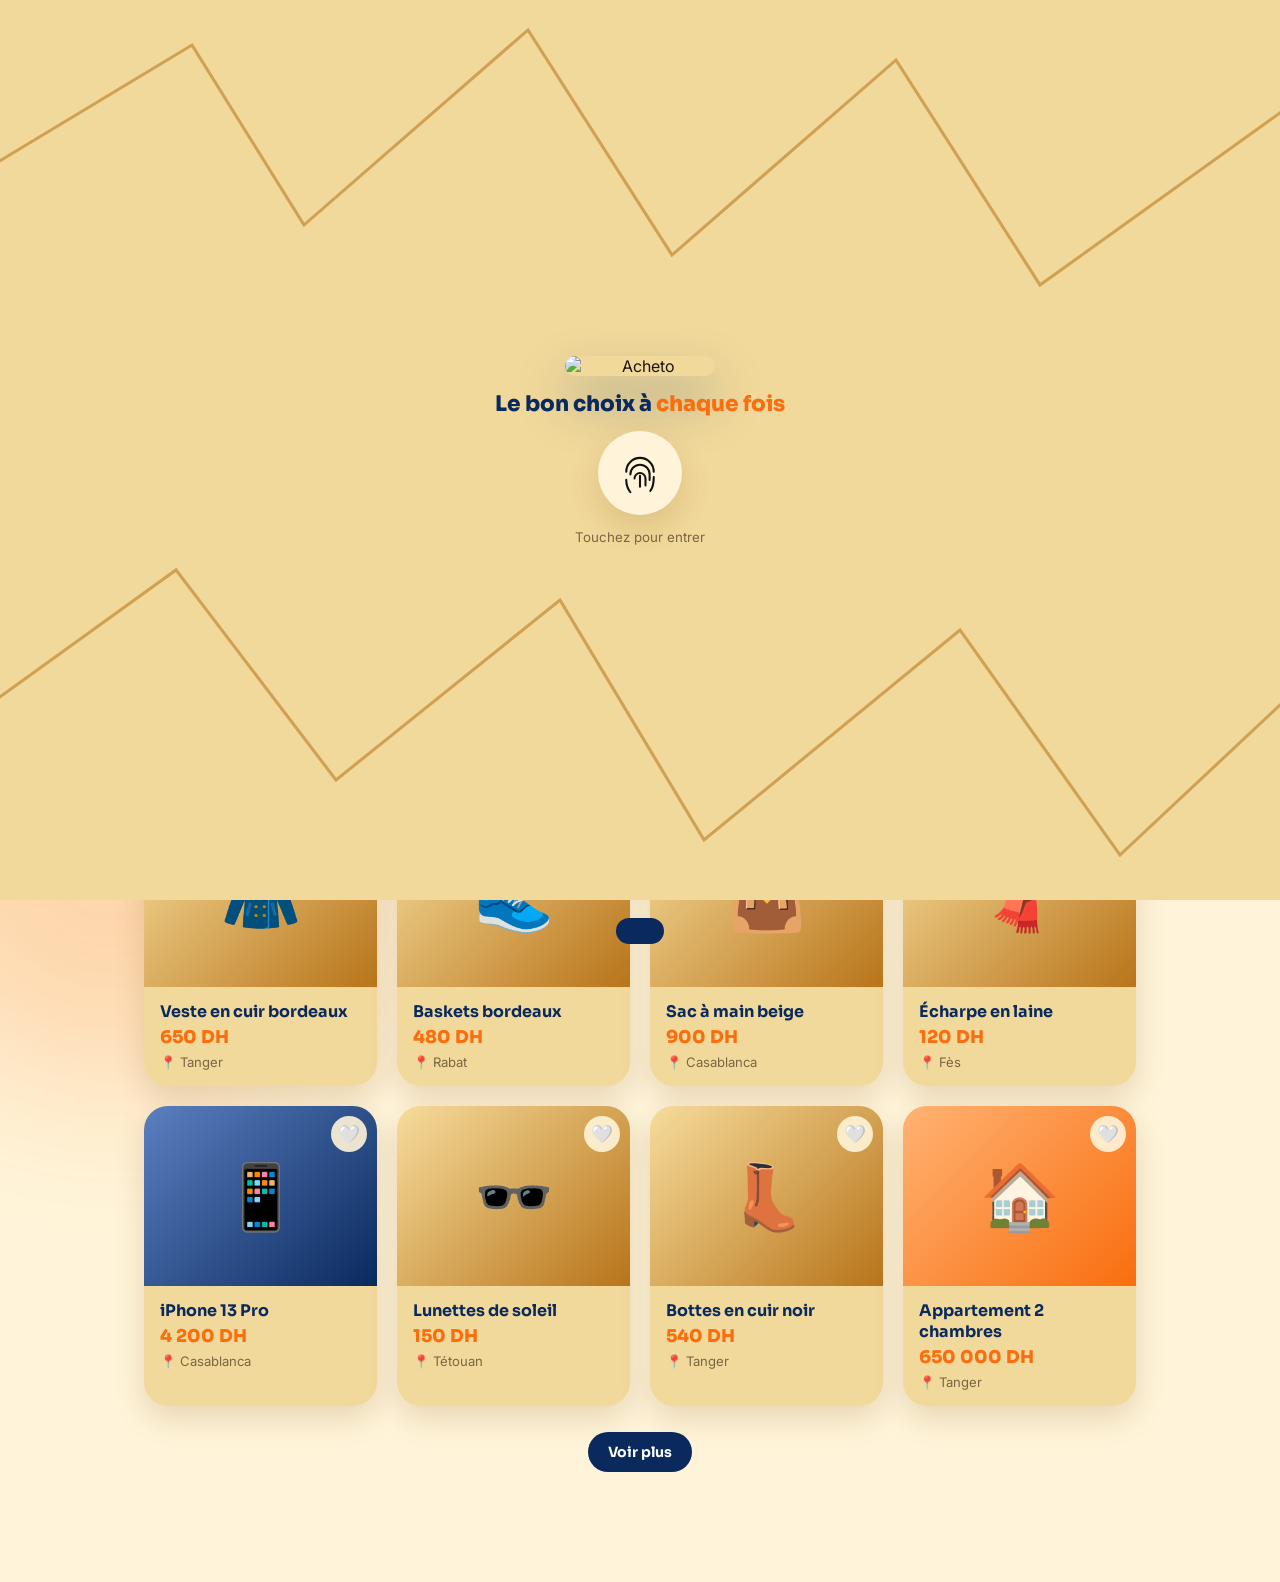
==== public/index.html @ 66649b8e "'hguihg'" ====
<!DOCTYPE html><html lang="fr"><head><meta charset="UTF-8"><meta name="viewport" content="width=device-width,initial-scale=1">
<title>Acheto — Le bon choix à chaque fois</title><link rel="icon" href="logo.png">
<link href="https://fonts.googleapis.com/css2?family=Sora:wght@600;800&family=Inter:wght@400;500;600&display=swap" rel="stylesheet">
<style>
:root{--cream:#FFF4D9;--sand:#F1D99B;--gold:#E4B95A;--brown:#B8741A;--navy:#0A2A5E;--org:#F96E0E;--ink:#1c1409;--mut:#7a6642;--sh:0 12px 30px rgba(120,80,10,.18)}
*{box-sizing:border-box;margin:0;padding:0}html{scroll-behavior:smooth}
body{font-family:Inter,sans-serif;background:var(--cream);color:var(--ink);min-height:100vh;overflow-x:hidden}
body::before,body::after{content:"";position:fixed;width:460px;height:460px;border-radius:50%;filter:blur(80px);z-index:-1;animation:fl 16s ease-in-out infinite}
body::before{background:var(--gold);top:-120px;right:-100px;opacity:.55}body::after{background:var(--org);bottom:-180px;left:-120px;opacity:.22;animation-delay:-7s}
@keyframes fl{50%{transform:translate(50px,-40px) scale(1.15)}}
h1,h2,h3,.brand,.btn{font-family:Sora,sans-serif}
#splash{position:fixed;inset:0;z-index:999;background:var(--sand);display:grid;place-items:center;text-align:center;transition:opacity .7s,transform .8s cubic-bezier(.7,0,.2,1)}
#splash.out{opacity:0;transform:scale(1.08);pointer-events:none}
#splash svg.zz{position:absolute;inset:0;width:100%;height:100%;opacity:.55}.zz path{fill:none;stroke:var(--brown);stroke-width:2;stroke-dasharray:1800;stroke-dashoffset:1800;animation:dr 3.2s ease forwards}@keyframes dr{to{stroke-dashoffset:0}}
#splash .in{position:relative;display:grid;gap:14px;justify-items:center}
.lg{width:150px;border-radius:34px;box-shadow:0 0 0 0 rgba(249,110,14,.5),0 25px 50px rgba(10,42,94,.35);animation:pop 1s cubic-bezier(.2,1.4,.4,1) both,ring 2.4s 1s infinite}
@keyframes pop{from{transform:scale(.2) rotate(-25deg);opacity:0}}@keyframes ring{70%{box-shadow:0 0 0 28px rgba(249,110,14,0),0 25px 50px rgba(10,42,94,.35)}}
.tag{font:800 1.35rem Sora;color:var(--navy);animation:up .8s .6s both}.tag i{color:var(--org);font-style:normal}@keyframes up{from{opacity:0;transform:translateY(20px)}}
#fp{width:84px;height:84px;border-radius:50%;border:0;background:var(--cream);cursor:pointer;display:grid;place-items:center;animation:up .8s 1.2s both,bt 1.6s 2s infinite;box-shadow:var(--sh)}#fp svg{width:44px}@keyframes bt{50%{transform:scale(1.12)}}
#splash small{color:var(--mut);animation:up .8s 1.5s both}
.top{position:sticky;top:12px;z-index:50;margin:12px auto 0;width:min(1120px,94%);display:flex;align-items:center;gap:14px;padding:9px 12px 9px 16px;border-radius:999px;background:rgba(255,244,217,.82);backdrop-filter:blur(14px);border:1px solid rgba(184,116,26,.3);box-shadow:var(--sh)}
.brand{display:flex;align-items:center;gap:9px;font-weight:800;font-size:1.25rem;color:var(--navy);cursor:pointer}.brand img{width:34px;border-radius:10px}.brand i{color:var(--org);font-style:normal}
#nav{display:flex;gap:4px;margin-left:auto}#nav button{border:0;background:none;font:600 .9rem Inter;color:var(--mut);padding:9px 15px;border-radius:999px;cursor:pointer;transition:.25s}#nav button:hover{color:var(--navy)}#nav .on{background:var(--navy);color:#fff}
.btn{border:0;cursor:pointer;font-weight:700;font-size:.88rem;padding:11px 20px;border-radius:999px;color:#fff;background:var(--brown);text-decoration:none;position:relative;overflow:hidden;transition:transform .25s,box-shadow .25s;display:inline-block}
.btn:hover{transform:translateY(-3px);box-shadow:0 10px 22px rgba(184,116,26,.45)}.pri{background:linear-gradient(135deg,var(--org),#d85a08)}.dk{background:var(--navy)}.gh{background:var(--sand);color:var(--navy)}
.rip{position:absolute;border-radius:50%;background:rgba(255,255,255,.5);transform:scale(0);animation:rp .6s ease-out;pointer-events:none}@keyframes rp{to{transform:scale(4);opacity:0}}
main{max-width:1120px;margin:auto;padding:26px 5% 110px}.view{display:none}.view.on{display:block;animation:vin .6s cubic-bezier(.16,.84,.44,1)}@keyframes vin{from{opacity:0;transform:translateY(26px)}}
h2{font-size:clamp(1.5rem,3vw,2.1rem);color:var(--navy);margin:8px 0 18px}
.hero{display:grid;grid-template-columns:1.1fr .9fr;gap:30px;align-items:center;background:var(--sand);border-radius:34px;padding:44px;position:relative;overflow:hidden;box-shadow:var(--sh)}
.hero svg.zz{position:absolute;inset:0;width:100%;height:100%;opacity:.4}.hero>*{position:relative}.hero h1{font-size:clamp(2rem,4.4vw,3.3rem);color:var(--navy);line-height:1.1;margin-bottom:12px}.hero h1 i{color:var(--org);font-style:normal}
.hero p{color:#5b4520;line-height:1.6;margin-bottom:22px;max-width:440px}.hero .bs{display:flex;gap:12px;flex-wrap:wrap}
.float{height:300px;position:relative}.float .fc{position:absolute;background:var(--cream);border-radius:22px;padding:16px 18px;box-shadow:var(--sh);display:grid;gap:3px;width:180px;animation:fy 6s ease-in-out infinite}.fc em{font-size:2.3rem;font-style:normal}.fc b{font-size:.9rem}.fc span{color:var(--org);font-weight:800}
.f1{top:0;left:6%;rotate:-6deg}.f2{top:100px;right:0;rotate:5deg;animation-delay:-2s}.f3{bottom:0;left:18%;rotate:-2deg;animation-delay:-4s}@keyframes fy{50%{transform:translateY(-16px)}}
.sb{display:flex;gap:8px;background:#fff;padding:7px;border-radius:999px;box-shadow:var(--sh);margin:22px 0}.sb input,.sb select{border:0;outline:0;font:inherit;background:none;padding:10px 14px;min-width:0}.sb input{flex:1}.sb select{border-left:1px solid #eadcb8}
.cats{display:flex;gap:14px;flex-wrap:wrap;margin-bottom:10px}.cat{display:grid;justify-items:center;gap:7px;font-weight:600;font-size:.85rem;color:var(--navy);cursor:pointer;transition:.3s}.cat span{width:68px;height:68px;border-radius:50%;background:#fff;display:grid;place-items:center;font-size:1.9rem;box-shadow:var(--sh);transition:.3s}.cat:hover span{transform:translateY(-6px) rotate(-6deg);background:var(--gold)}
.chips{display:flex;gap:10px;flex-wrap:wrap;margin-bottom:20px}.chip{border:1.5px solid var(--gold);background:var(--cream);color:var(--navy);font:600 .9rem Inter;padding:10px 20px;border-radius:999px;cursor:pointer;transition:.25s}.chip.on{background:#000;color:#fff;border-color:#000}
.grid{display:grid;grid-template-columns:repeat(auto-fill,minmax(220px,1fr));gap:20px}
.card{background:var(--sand);border-radius:24px;overflow:hidden;box-shadow:var(--sh);cursor:pointer;transition:box-shadow .3s,transform .15s}.card:hover{box-shadow:0 24px 44px rgba(120,80,10,.3)}
.th{height:180px;display:grid;place-items:center;font-size:4rem;position:relative;overflow:hidden;background-size:cover;background-position:center}.th::after{content:"";position:absolute;inset:0;background:linear-gradient(115deg,transparent 40%,rgba(255,255,255,.4) 50%,transparent 60%);transform:translateX(-100%);transition:.7s}.card:hover .th::after{transform:translateX(100%)}
.hb{position:absolute;top:10px;right:10px;width:36px;height:36px;border-radius:50%;border:0;background:rgba(255,244,217,.9);cursor:pointer;font-size:1.1rem;z-index:2;transition:.3s}.hb:hover{transform:scale(1.2)}
.cb{padding:14px 16px 16px}.cb h3{font-size:1rem;margin-bottom:4px;color:var(--navy)}.pr{font:800 1.1rem Sora;color:var(--org)}.lc{color:var(--mut);font-size:.82rem;margin-top:6px}
.sk{height:270px;border-radius:24px;background:linear-gradient(90deg,var(--sand) 25%,#f8e9c0 50%,var(--sand) 75%);background-size:200% 100%;animation:sk 1.2s infinite}@keyframes sk{to{background-position:-200% 0}}
.rows{display:grid;gap:14px}.row{display:grid;grid-template-columns:120px 1fr auto;gap:16px;align-items:center;background:var(--cream);border:1.5px solid var(--gold);border-radius:22px;padding:12px;cursor:pointer;transition:.3s}.row:hover{transform:translateX(8px);background:var(--sand)}.row .th{height:90px;border-radius:16px;font-size:2.6rem}
.empty{text-align:center;padding:50px;color:var(--mut)}.more{text-align:center;margin-top:26px}
.det{display:grid;grid-template-columns:1fr 1fr;gap:34px}.det .big{height:420px;border-radius:34px;display:grid;place-items:center;font-size:9rem;box-shadow:var(--sh);animation:pop .8s both;background-size:cover;background-position:center}
.det h1{font-size:2rem;color:var(--navy);margin:8px 0}.det .pr{font-size:1.8rem}.det p.d{line-height:1.7;color:#5b4520;margin:16px 0}
.sel{display:flex;align-items:center;gap:12px;background:var(--sand);border-radius:20px;padding:14px;margin:16px 0}.av{width:48px;height:48px;border-radius:50%;display:grid;place-items:center;font:800 1.1rem Sora;color:#fff;background:var(--navy);flex-shrink:0}
.back{border:0;background:var(--sand);width:42px;height:42px;border-radius:50%;font-size:1.3rem;cursor:pointer;margin-bottom:10px}.acts{display:flex;gap:10px;flex-wrap:wrap}
.form{display:grid;gap:14px;max-width:560px;background:var(--sand);padding:28px;border-radius:30px;box-shadow:var(--sh)}.form label{display:grid;gap:6px;font-size:.85rem;font-weight:600;color:var(--navy)}
.form input,.form select,.form textarea{font:inherit;font-weight:400;padding:12px 14px;border:1.5px solid var(--gold);background:var(--cream);border-radius:14px;outline:0;transition:.2s}.form :is(input,select,textarea):focus{border-color:var(--org);box-shadow:0 0 0 4px rgba(249,110,14,.18)}.r2{display:grid;grid-template-columns:1fr 1fr;gap:12px}
.msg{display:grid;grid-template-columns:320px 1fr;gap:20px;height:560px}.cl,.cv{background:var(--sand);border-radius:28px;box-shadow:var(--sh);overflow:hidden;display:flex;flex-direction:column}
.ci{display:flex;gap:12px;align-items:center;padding:14px 18px;cursor:pointer;transition:.25s}.ci:hover,.ci.on{background:var(--gold)}.ci b{display:block;font-size:.95rem}.ci small{color:var(--mut)}
.ch{background:var(--brown);color:#fff;padding:14px 20px;display:flex;align-items:center;gap:12px;font:700 1rem Sora}.bd{flex:1;overflow:auto;padding:18px;display:flex;flex-direction:column;gap:10px}
.bb{max-width:75%;padding:11px 16px;border-radius:20px;font-size:.92rem;animation:bp .4s cubic-bezier(.2,1.4,.4,1) both}@keyframes bp{from{opacity:0;transform:scale(.6)}}.bb.me{align-self:flex-end;background:#111;color:#fff;border-bottom-right-radius:6px}.bb.th2{align-self:flex-start;background:var(--cream);border-bottom-left-radius:6px}
.ty span{display:inline-block;width:7px;height:7px;margin:0 2px;border-radius:50%;background:var(--mut);animation:dt 1s infinite}.ty span:nth-child(2){animation-delay:.15s}.ty span:nth-child(3){animation-delay:.3s}@keyframes dt{50%{transform:translateY(-6px)}}
.cf{display:flex;gap:8px;padding:12px;background:var(--cream)}.cf input{flex:1;border:1.5px solid var(--gold);border-radius:999px;padding:11px 16px;font:inherit;outline:0;background:#fff}
.pg{display:grid;grid-template-columns:repeat(auto-fill,minmax(170px,1fr));gap:18px}.pc{background:var(--sand);border-radius:26px;padding:24px 14px;text-align:center;box-shadow:var(--sh);transition:.3s}.pc:hover{transform:translateY(-8px) rotate(-1deg)}.pc .av{width:76px;height:76px;font-size:1.8rem;margin:0 auto 12px}.pc small{display:block;color:var(--mut);margin:4px 0 12px}
.tab{display:none;position:fixed;bottom:12px;left:50%;transform:translateX(-50%);width:min(440px,94%);background:var(--sand);border-radius:999px;padding:8px;box-shadow:0 14px 34px rgba(0,0,0,.25);z-index:60;justify-content:space-around;border:1px solid var(--gold)}.tab button{border:0;background:none;font-size:1.35rem;padding:10px 16px;border-radius:999px;cursor:pointer;transition:.3s}.tab .on{background:var(--navy);transform:translateY(-6px) scale(1.1)}
#toast{position:fixed;bottom:96px;left:50%;transform:translate(-50%,140px);background:var(--navy);color:#fff;padding:13px 24px;border-radius:999px;z-index:200;transition:.5s cubic-bezier(.16,.84,.44,1)}#toast.show{transform:translate(-50%,0)}
.rv{opacity:0;transform:translateY(26px);transition:opacity .6s,transform .6s}.rv.in{opacity:1;transform:none}#bar{position:fixed;top:0;left:0;height:3px;width:0;background:linear-gradient(90deg,var(--org),var(--gold));z-index:998}
.steps{display:flex;gap:10px;margin-bottom:18px;flex-wrap:wrap}.steps span{padding:8px 16px;border-radius:999px;background:var(--sand);color:var(--mut);font:600 .85rem Sora}.steps .on{background:var(--navy);color:#fff}
.ver{display:grid;grid-template-columns:1fr 1fr;gap:26px;align-items:start}.vp{background:var(--sand);border-radius:30px;padding:24px;box-shadow:var(--sh)}.vp .th{border-radius:22px;height:240px;font-size:5rem}
.ck{list-style:none;display:grid;gap:10px;margin:6px 0 18px}.ck li{display:flex;gap:10px;align-items:flex-start;background:var(--cream);border-radius:16px;padding:12px 14px;font-size:.9rem}.ck .ko{border:1.5px solid #d33}.ck .wn{border:1.5px solid var(--gold)}.ck .ok{border:1.5px solid #3a9d5d}
.btn[disabled]{opacity:.5;pointer-events:none}
#au{position:fixed;inset:0;z-index:300;background:#0A2A5E;display:none;place-items:center;padding:20px;overflow:auto}#au.on{display:grid;animation:vin .4s both}
.ac{width:min(430px,100%);background:#fff;border-radius:30px;padding:34px;box-shadow:0 30px 70px rgba(0,0,0,.4)}.ac .lgo{text-align:center;font:800 1.9rem Sora;color:var(--navy)}.ac .lgo i{color:var(--org);font-style:normal}.ac .sub{text-align:center;color:#6b7a99;font-size:.92rem;margin:4px 0 22px}
.at{display:grid;grid-template-columns:1fr 1fr;background:#eef2fb;border-radius:999px;padding:5px;margin-bottom:20px}.at button{border:0;background:none;font:700 .95rem Sora;color:#6b7a99;padding:12px;border-radius:999px;cursor:pointer;transition:.25s}.at .on{background:var(--navy);color:#fff}
.ac form{display:grid;gap:12px}.ac label{display:grid;gap:6px;font-size:.85rem;font-weight:700;color:var(--navy)}.ac input{font:inherit;font-weight:400;padding:14px;border:1.5px solid #d3dcf0;background:#e8eefc;border-radius:14px;outline:0;transition:.2s}.ac input:focus{border-color:var(--org);box-shadow:0 0 0 4px rgba(249,110,14,.18)}
.ac .go2{border:0;cursor:pointer;font:700 1rem Sora;color:#fff;padding:15px;border-radius:999px;background:linear-gradient(135deg,var(--org),#d85a08);box-shadow:0 10px 24px rgba(249,110,14,.4);margin-top:4px;transition:.25s}.ac .go2:hover{transform:translateY(-2px)}.ac .go2[disabled]{opacity:.6;pointer-events:none}
.ac .er{color:#d33;font-size:.85rem;text-align:center;min-height:1em}.ac .bk{display:block;margin:14px auto 0;border:0;background:none;color:#6b7a99;font:inherit;cursor:pointer}.ac .nm{display:none}.ac.reg .nm{display:grid}
@media(max-width:860px){.ver{grid-template-columns:1fr}}
@media(max-width:860px){#nav,.top .dk{display:none}.top .btn.gh{margin-left:auto}.tab{display:flex}.hero,.det{grid-template-columns:1fr}.float{height:230px}.hero{padding:28px}.msg{grid-template-columns:1fr;height:70vh}.msg.cv-on .cl{display:none}.msg:not(.cv-on) .cv{display:none}.row{grid-template-columns:90px 1fr}.row .go{display:none}.r2{grid-template-columns:1fr}.det .big{height:260px;font-size:6rem}}
@media(prefers-reduced-motion:reduce){*,::before,::after{animation:none!important;transition:none!important}.rv{opacity:1;transform:none}}
</style></head><body>
<div id="bar"></div>
<div id="splash"><svg class="zz" viewBox="0 0 800 600" preserveAspectRatio="none"><path d="M-20 120L120 30 190 150 330 20 420 170 560 40 650 190 820 60M-20 480L110 380 210 520 350 400 440 560 600 420 700 570 820 450"/></svg>
<div class="in"><img class="lg" src="logo.png" alt="Acheto"><p class="tag">Le bon choix à <i>chaque fois</i></p>
<button id="fp" aria-label="Entrer"><svg viewBox="0 0 64 64" fill="none" stroke="#111" stroke-width="3" stroke-linecap="round"><path d="M12 30a20 20 0 0140 0"/><path d="M18 34a14 14 0 0128 0v8"/><path d="M24 40a8 8 0 0116 0v10"/><path d="M32 36v16"/><path d="M12 42c0 8 3 14 6 18M52 38c0 10-2 16-5 20"/></svg></button><small>Touchez pour entrer</small></div></div>
<header class="top"><div class="brand" data-go="home"><img src="logo.png" alt="">Ache<i>to</i></div>
<nav id="nav"><button data-go="home">Accueil</button><button data-go="new">Nouveautés</button><button data-go="search">Recherche</button><button data-go="msg">Messages</button><button data-go="prof">Profils</button></nav>
<a class="btn gh" id="auth" href="#" onclick="return openAuth('login',event)">Connexion</a><button class="btn pri" data-go="dep">+ Déposer</button></header>
<main>
<section class="view" id="v-home"><div class="hero"><svg class="zz" viewBox="0 0 800 400" preserveAspectRatio="none"><path d="M-20 90L100 20 170 120 300 10 390 140 520 30 620 150 820 40"/></svg>
<div><h1>Bienvenue sur <i>Acheto</i></h1><p>Achetez et vendez près de chez vous. Publiez en deux minutes, discutez avec le vendeur et trouvez le bon choix, à chaque fois.</p><div class="bs"><button class="btn pri" data-go="new">Get started</button><a class="btn dk" href="#" onclick="return openAuth('reg',event)">Sign up</a></div></div>
<div class="float"><div class="fc f1"><em>🧥</em><b>Veste en cuir</b><span>650 DH</span></div><div class="fc f2"><em>📱</em><b>iPhone 13 Pro</b><span>4 200 DH</span></div><div class="fc f3"><em>👟</em><b>Baskets bordeaux</b><span>480 DH</span></div></div></div>
<form class="sb" id="hs"><input id="hq" placeholder="Rechercher une annonce…"><button class="btn pri">Rechercher</button></form>
<h2>Catégories</h2><div class="cats" id="hc"></div><h2>Annonces récentes</h2><div class="grid" id="hg"></div><div class="more"><button class="btn dk" data-go="new">Voir plus</button></div></section>
<section class="view" id="v-new"><h2>New Arrival</h2><div class="chips" id="nc"></div><div class="grid" id="ng"></div></section>
<section class="view" id="v-search"><h2>Résultats de recherche</h2><form class="sb" id="ss"><input id="sq" placeholder="Manteau cuir marron…"><select id="sc"><option value="">Catégorie</option></select><select id="sv"><option value="">Ville</option></select></form><p id="cnt" style="color:var(--mut);margin-bottom:14px"></p><div class="rows" id="sr"></div></section>
<section class="view" id="v-det"></section>
<section class="view" id="v-dep"><h2>Déposer une annonce</h2><div class="steps"><span class="on">1 · Formulaire</span><span>2 · Vérification</span></div><form class="form" id="df"><label>Titre<input name="titre" required minlength="3" placeholder="Ex : Manteau cuir marron"></label>
<div class="r2"><label>Catégorie<select name="categorie"><option value="mode">Mode</option><option value="tech">Tech</option><option value="auto">Auto</option><option value="immo">Immo</option><option value="maison">Maison</option></select></label><label>Prix (DH)<input name="prix" type="number" min="0" required></label></div>
<div class="r2"><label>Ville<input name="ville" required></label><label>Téléphone<input name="tel" required placeholder="06 12 34 56 78"></label></div>
<label>Description<textarea name="description" rows="3"></textarea></label><label>Photo<input name="photo" type="file" accept="image/*"></label><button class="btn pri">Vérifier mon annonce ›</button></form></section>
<section class="view" id="v-ver"></section>
<section class="view" id="v-msg"><h2>Messages</h2><div class="msg" id="mg"><div class="cl" id="cl"></div><div class="cv"><div class="ch"><button class="back" id="mb" style="margin:0;width:34px;height:34px">‹</button><span id="cn">Choisissez une conversation</span></div><div class="bd" id="bd"></div><form class="cf" id="cf"><input id="ci" placeholder="Écrire un message…" autocomplete="off"><button class="btn pri">➤</button></form></div></div></section>
<section class="view" id="v-prof"><h2>Tous les profils</h2><div class="pg" id="pg"></div></section>
</main>
<nav class="tab" id="tab"><button data-go="home">🏠</button><button data-go="new">✨</button><button data-go="search">🔍</button><button data-go="msg">💬</button><button data-go="prof">👤</button></nav>
<div id="au"><div class="ac" id="ac"><div class="lgo"><i>A</i>cheto</div><p class="sub">Le bon choix à chaque fois.</p>
<div class="at"><button type="button" data-t="login" class="on">Connexion</button><button type="button" data-t="reg">Inscription</button></div>
<form id="af"><label class="nm">Nom complet<input name="nom" autocomplete="name"></label><label>Email<input name="email" required autocomplete="username"></label><label>Mot de passe<input name="password" type="password" required autocomplete="current-password"></label><div class="er" id="ae"></div><button class="go2" id="ag">Se connecter</button></form>
<button type="button" class="bk" id="abk">← Retour au site</button></div></div>
<div id="toast"></div>
<script>
const $=(s,e=document)=>e.querySelector(s),$$=(s,e=document)=>[...e.querySelectorAll(s)];
const API='api/annonces.php',AUTH='api/auth.php',E={auto:'🚗',immo:'🏠',tech:'📱',mode:'👗',maison:'🛋️'},CN={auto:'Auto',immo:'Immo',tech:'Tech',mode:'Mode',maison:'Maison'};
const G={auto:'#7aa2e8,#0A2A5E',immo:'#ffb273,#F96E0E',tech:'#5b7fc0,#0A2A5E',mode:'#f6dc9b,#b8741a',maison:'#e4b95a,#8a5a14'};
const DEMO=[['🧥','Veste en cuir bordeaux','mode',650,'Tanger','Yasmina'],['👟','Baskets bordeaux','mode',480,'Rabat','Sara'],['👜','Sac à main beige','mode',900,'Casablanca','Nadia'],['🧣','Écharpe en laine','mode',120,'Fès','Yasmina'],['📱','iPhone 13 Pro','tech',4200,'Casablanca','Karim'],['🕶️','Lunettes de soleil','mode',150,'Tétouan','Sara'],['👢','Bottes en cuir noir','mode',540,'Tanger','Nadia'],['🏠','Appartement 2 chambres','immo',650000,'Tanger','Omar'],['🚲','Vélo VTT 26"','auto',1200,'Marrakech','Karim'],['🛋️','Canapé 3 places','maison',1800,'Rabat','Omar']].map((d,i)=>({id:'d'+i,emoji:d[0],titre:d[1],categorie:d[2],prix:d[3],ville:d[4],membre:d[5],tel:'0612345678',description:'Très bon état, disponible. Contactez-moi pour plus de photos ou pour fixer un rendez-vous.',photo:null}));
let data=[],cur='home',ncat='',me=null,seller=null,favs=[],chats={};
try{favs=JSON.parse(localStorage.favs||'[]');chats=JSON.parse(localStorage.chats||'{}')}catch{}
const sv=()=>{try{localStorage.favs=JSON.stringify(favs);localStorage.chats=JSON.stringify(chats)}catch{}};
const esc=s=>String(s??'').replace(/[&<>"']/g,c=>({'&':'&amp;','<':'&lt;','>':'&gt;','"':'&quot;',"'":'&#39;'}[c]));
const dh=n=>Number(n).toLocaleString('fr-FR').replace(/\u202f/g,' ')+' DH';
const bg=a=>a.photo?`background-image:url('${esc(a.photo)}')`:`background:linear-gradient(135deg,${G[a.categorie]})`;
const em=a=>a.photo?'':(a.emoji||E[a.categorie]);
function toast(m){const t=$('#toast');t.textContent=m;t.classList.add('show');setTimeout(()=>t.classList.remove('show'),3000)}
const card=(a,i)=>`<article class="card rv" style="transition-delay:${i*50}ms" data-id="${a.id}"><div class="th" style="${bg(a)}">${em(a)}<button class="hb" data-fav="${a.id}">${favs.includes(a.id)?'❤️':'🤍'}</button></div><div class="cb"><h3>${esc(a.titre)}</h3><div class="pr">${dh(a.prix)}</div><div class="lc">📍 ${esc(a.ville)}</div></div></article>`;
const row=(a,i)=>`<article class="row rv" style="transition-delay:${i*50}ms" data-id="${a.id}"><div class="th" style="${bg(a)}">${em(a)}</div><div><h3 style="color:var(--navy)">${esc(a.titre)}</h3><div class="pr">${dh(a.prix)}</div><div class="lc">📍 ${esc(a.ville)} · ${CN[a.categorie]}</div></div><span class="go" style="font-weight:700;color:var(--brown)">Voir détail ›</span></article>`;
async function load(){
  $('#hg').innerHTML='<div class="sk"></div>'.repeat(4);
  try{const r=await fetch(API);if(!r.ok)throw 0;const j=await r.json();data=j.length?[...j,...DEMO]:DEMO}catch{data=DEMO}
  const vs=[...new Set(data.map(a=>a.ville))].sort();$('#sv').innerHTML='<option value="">Ville</option>'+vs.map(v=>`<option>${esc(v)}</option>`).join('');
  $('#sc').innerHTML='<option value="">Catégorie</option>'+Object.entries(CN).map(([k,v])=>`<option value="${k}">${v}</option>`).join('');
  drawHome();drawNew();drawSearch();drawProf();drawList();
}
function reveal(el){$$('.rv',el).forEach(e=>io.observe(e));$$('.card',el).forEach(c=>{c.onmousemove=e=>{const r=c.getBoundingClientRect(),x=(e.clientX-r.left)/r.width-.5,y=(e.clientY-r.top)/r.height-.5;c.style.transform=`perspective(700px) rotateX(${-y*8}deg) rotateY(${x*8}deg) translateY(-6px)`};c.onmouseleave=()=>c.style.transform=''})}
function drawHome(){$('#hc').innerHTML=Object.entries(CN).map(([k,v])=>`<div class="cat" data-cat="${k}"><span>${E[k]}</span>${v}</div>`).join('');$('#hg').innerHTML=data.slice(0,8).map(card).join('');reveal($('#hg'))}
function drawNew(){$('#nc').innerHTML=`<button class="chip ${!ncat?'on':''}" data-nc="">Tout</button>`+Object.entries(CN).map(([k,v])=>`<button class="chip ${ncat===k?'on':''}" data-nc="${k}">${v}</button>`).join('');const l=data.filter(a=>!ncat||a.categorie===ncat);$('#ng').innerHTML=l.map(card).join('')||'<p class="empty">Rien ici.</p>';reveal($('#ng'))}
function drawSearch(){const q=$('#sq').value.toLowerCase(),c=$('#sc').value,v=$('#sv').value,l=data.filter(a=>(!c||a.categorie===c)&&(!v||a.ville===v)&&(!q||(a.titre+a.description).toLowerCase().includes(q)));$('#cnt').textContent=`Résultats (${l.length})`;$('#sr').innerHTML=l.map(row).join('')||'<p class="empty">Aucune annonce trouvée.</p>';reveal($('#sr'))}
function detail(id){const a=data.find(x=>x.id===id);if(!a)return;seller=a.membre;
  $('#v-det').innerHTML=`<button class="back" data-go="${cur==='det'?'home':cur}">‹</button><div class="det"><div class="big" style="${bg(a)}">${em(a)}</div><div><span class="chip on" style="cursor:default">${CN[a.categorie]}</span><h1>${esc(a.titre)}</h1><div class="pr">${dh(a.prix)}</div><div class="lc">📍 ${esc(a.ville)}</div><p class="d">${esc(a.description||'Pas de description.')}</p><div class="sel"><div class="av">${esc((a.membre||'V')[0])}</div><div><b>${esc(a.membre||'Vendeur')}</b><br><small style="color:var(--mut)">Profil du vendeur</small></div></div><div class="acts"><a class="btn pri" href="tel:${esc(a.tel)}">📞 Appeler le vendeur</a><button class="btn dk" data-chat="${esc(a.membre||'Vendeur')}">💬 Envoyer un message</button><button class="btn gh" data-fav="${a.id}">${favs.includes(a.id)?'❤️ Favori':'🤍 Favori'}</button></div></div></div>`;go('det')}
const sellers=()=>[...new Set(data.map(a=>a.membre).filter(Boolean))];
function drawProf(){const cols=['#0A2A5E','#F96E0E','#B8741A','#2a5cc4','#8a5a14'];$('#pg').innerHTML=sellers().map((s,i)=>`<div class="pc rv"><div class="av" style="background:${cols[i%5]}">${esc(s[0])}</div><b>${esc(s)}</b><small>${data.filter(a=>a.membre===s).length} annonces</small><button class="btn dk" data-chat="${esc(s)}">Écrire</button></div>`).join('');reveal($('#pg'))}
const REP=['Oui, toujours disponible ✅','Je peux baisser un peu le prix 😉','Vous pouvez passer demain ?','Je vous envoie plus de photos.','Parfait, on se met d\'accord !'];
function drawList(){$('#cl').innerHTML=sellers().map(s=>{const m=chats[s]||[];return`<div class="ci ${s===seller?'on':''}" data-chat="${esc(s)}"><div class="av">${esc(s[0])}</div><div><b>${esc(s)}</b><small>${esc((m[m.length-1]||{t:'Nouvelle conversation'}).t.slice(0,32))}</small></div></div>`}).join('')}
function openChat(s){seller=s;if(!chats[s])chats[s]=[{w:'o',t:'Salut ! Comment puis-je vous aider ?'}];$('#cn').textContent=s;$('#mg').classList.add('cv-on');drawList();$('#bd').innerHTML=chats[s].map(m=>`<div class="bb ${m.w==='me'?'me':'th2'}">${esc(m.t)}</div>`).join('');$('#bd').scrollTop=1e5;if(cur!=='msg')go('msg')}
$('#cf').onsubmit=e=>{e.preventDefault();const t=$('#ci').value.trim();if(!t||!seller)return;const s=seller;$('#ci').value='';chats[s].push({w:'me',t});sv();openChat(s);
  const ty=document.createElement('div');ty.className='bb th2 ty';ty.innerHTML='<span></span><span></span><span></span>';$('#bd').appendChild(ty);$('#bd').scrollTop=1e5;
  setTimeout(()=>{if(seller===s){chats[s].push({w:'o',t:REP[Math.random()*REP.length|0]});sv();openChat(s)}else chats[s].push({w:'o',t:REP[0]})},1300)};
$('#mb').onclick=()=>$('#mg').classList.remove('cv-on');
function go(v){
  cur=v;$$('.view').forEach(s=>s.classList.toggle('on',s.id==='v-'+v));$$('#nav button,#tab button').forEach(b=>b.classList.toggle('on',b.dataset.go===v));scrollTo({top:0,behavior:'smooth'});if(v==='msg')$('#mg').classList.remove('cv-on')}
document.addEventListener('click',e=>{
  const b=e.target.closest('.btn');if(b){const r=b.getBoundingClientRect(),s=document.createElement('span'),d=Math.max(r.width,r.height);s.className='rip';s.style.cssText=`width:${d}px;height:${d}px;left:${e.clientX-r.left-d/2}px;top:${e.clientY-r.top-d/2}px`;b.appendChild(s);setTimeout(()=>s.remove(),600)}
  const f=e.target.closest('[data-fav]');if(f){e.stopPropagation();const id=f.dataset.fav;favs=favs.includes(id)?favs.filter(x=>x!==id):[...favs,id];sv();f.textContent=favs.includes(id)?(f.classList.contains('hb')?'❤️':'❤️ Favori'):(f.classList.contains('hb')?'🤍':'🤍 Favori');return}
  const c=e.target.closest('[data-chat]');if(c)return openChat(c.dataset.chat);
  const g=e.target.closest('[data-go]');if(g)return go(g.dataset.go);
  const ct=e.target.closest('[data-cat]');if(ct){ncat=ct.dataset.cat;drawNew();return go('new')}
  const n=e.target.closest('[data-nc]');if(n){ncat=n.dataset.nc;return drawNew()}
  const k=e.target.closest('[data-id]');if(k)detail(k.dataset.id)});
$('#hs').onsubmit=e=>{e.preventDefault();$('#sq').value=$('#hq').value;drawSearch();go('search')};
$('#ss').oninput=drawSearch;
let draft=null;
$('#df').onsubmit=e=>{e.preventDefault();showVer()};
function showVer(){
  const f=new FormData($('#df')),g=k=>String(f.get(k)||'').trim(),ph=f.get('photo');
  const d=draft={titre:g('titre'),categorie:g('categorie'),prix:g('prix'),ville:g('ville'),tel:g('tel'),description:g('description'),hasPhoto:!!(ph&&ph.size)};
  const url=d.hasPhoto?URL.createObjectURL(ph):null;
  const chk=[
    [d.titre.length>=3,'ko','Titre (min. 3 caractères)'],
    [Number(d.prix)>0,'ko','Prix valide'],
    [d.ville.length>=2,'ko','Ville renseignée'],
    [/^(0|\+212)[5-7]\d{8}$/.test(d.tel.replace(/[\s.\-]/g,'')),'ko','Numéro de téléphone marocain valide'],
    [d.description.length>=20,'wn','Description détaillée (conseillé : 20 caractères min.)'],
    [d.hasPhoto,'wn','Photo ajoutée (conseillé)']];
  const bad=chk.filter(c=>!c[0]&&c[1]==='ko').length;
  $('#v-ver').innerHTML=`<button class="back" id="vb">‹</button><h2>Vérifier votre annonce</h2><div class="steps"><span>1 · Formulaire</span><span class="on">2 · Vérification</span></div>
  <div class="ver"><div class="vp"><div class="th" style="${url?`background-image:url('${url}')`:`background:linear-gradient(135deg,${G[d.categorie]})`}">${url?'':E[d.categorie]}</div>
  <h3 style="color:var(--navy);margin:14px 0 4px;font-size:1.3rem">${esc(d.titre)}</h3><div class="pr">${Number(d.prix)>0?dh(d.prix):'—'}</div>
  <div class="lc">📍 ${esc(d.ville)} · ${CN[d.categorie]} · 📞 ${esc(d.tel)}</div><p style="margin-top:12px;line-height:1.6;color:#5b4520">${esc(d.description||'Pas de description.')}</p></div>
  <div><ul class="ck">${chk.map(c=>`<li class="${c[0]?'ok':c[1]}"><span>${c[0]?'✅':c[1]==='ko'?'❌':'⚠️'}</span><span>${c[2]}</span></li>`).join('')}</ul>
  <div class="acts"><button class="btn gh" id="ve">✏️ Modifier</button><button class="btn pri" id="vc" ${bad?'disabled':''}>✓ Confirmer et envoyer</button></div>
  <p style="color:var(--mut);font-size:.82rem;margin-top:12px">${bad?'Corrigez les points en rouge avant de continuer.':'Votre annonce sera publiée après validation par notre équipe.'}</p></div></div>`;
  $('#vb').onclick=$('#ve').onclick=()=>go('dep');
  $('#vc').onclick=async ev=>{const b=ev.currentTarget;b.disabled=true;
    try{const r=await fetch(API,{method:'POST',body:new FormData($('#df'))});
      if(r.status===401){toast('Connectez-vous pour envoyer votre annonce');b.disabled=false;return setTimeout(()=>openAuth('login'),600)}
      const j=await r.json();if(!j.ok){b.disabled=false;return toast(j.error||'Erreur')}
      $('#df').reset();toast('Annonce envoyée ✓ Elle sera publiée après validation.');go('home')}
    catch{b.disabled=false;toast('Serveur PHP introuvable : php -S localhost:8000')}};
  go('ver')}
function applyMe(u){me=u;const a=$('#auth');if(!me)return;a.onclick=null;a.textContent=me.role==='admin'?'Espace admin':'Bonjour '+me.nom.split(' ')[0];a.href=me.role==='admin'?'admin.html':'#';if(me.role!=='admin')a.onclick=async e=>{e.preventDefault();if(confirm('Se déconnecter ?')){await fetch(AUTH+'?a=logout');location.reload()}}}
fetch(AUTH+'?a=me').then(r=>r.json()).then(j=>applyMe(j.user)).catch(()=>{});
let amode='login';
function setMode(m){amode=m;$('#ac').classList.toggle('reg',m==='reg');$$('.at button').forEach(b=>b.classList.toggle('on',b.dataset.t===m));$('#ag').textContent=m==='reg'?'Créer mon compte':'Se connecter';$('#ae').textContent='';$('#af').elements.nom.required=m==='reg';$('#af').elements.password.autocomplete=m==='reg'?'new-password':'current-password'}
function openAuth(m,e){if(e)e.preventDefault();setMode(m||'login');$('#au').classList.add('on');setTimeout(()=>$('#af').elements[m==='reg'?'nom':'email'].focus(),50);return false}
const closeAuth=()=>$('#au').classList.remove('on');
$$('.at button').forEach(b=>b.onclick=()=>setMode(b.dataset.t));$('#abk').onclick=closeAuth;addEventListener('keydown',e=>e.key==='Escape'&&closeAuth());
$('#af').onsubmit=async e=>{e.preventDefault();const b=$('#ag');b.disabled=true;$('#ae').textContent='';
  try{const r=await fetch(AUTH+'?a='+(amode==='reg'?'register':'login'),{method:'POST',body:new FormData(e.target)}),j=await r.json();
    if(!j.ok&&!j.user){$('#ae').textContent=j.error||'Identifiants incorrects';return}
    closeAuth();e.target.reset();toast(amode==='reg'?'Compte créé ✓':'Connexion réussie ✓');
    if(j.user)applyMe(j.user);else fetch(AUTH+'?a=me').then(r=>r.json()).then(j=>applyMe(j.user))}
  catch{$('#ae').textContent='Serveur PHP introuvable : php -S localhost:8000'}
  finally{b.disabled=false}};
const io=new IntersectionObserver(es=>es.forEach(e=>e.isIntersecting&&(e.target.classList.add('in'),io.unobserve(e.target))),{threshold:.12});
addEventListener('scroll',()=>$('#bar').style.width=scrollY/Math.max(1,document.documentElement.scrollHeight-innerHeight)*100+'%',{passive:true});
const enter=()=>{$('#splash').classList.add('out');setTimeout(()=>$('#splash').remove(),900)};$('#fp').onclick=enter;setTimeout(()=>$('#splash')&&enter(),5200);
go('home');load();
</script></body></html>
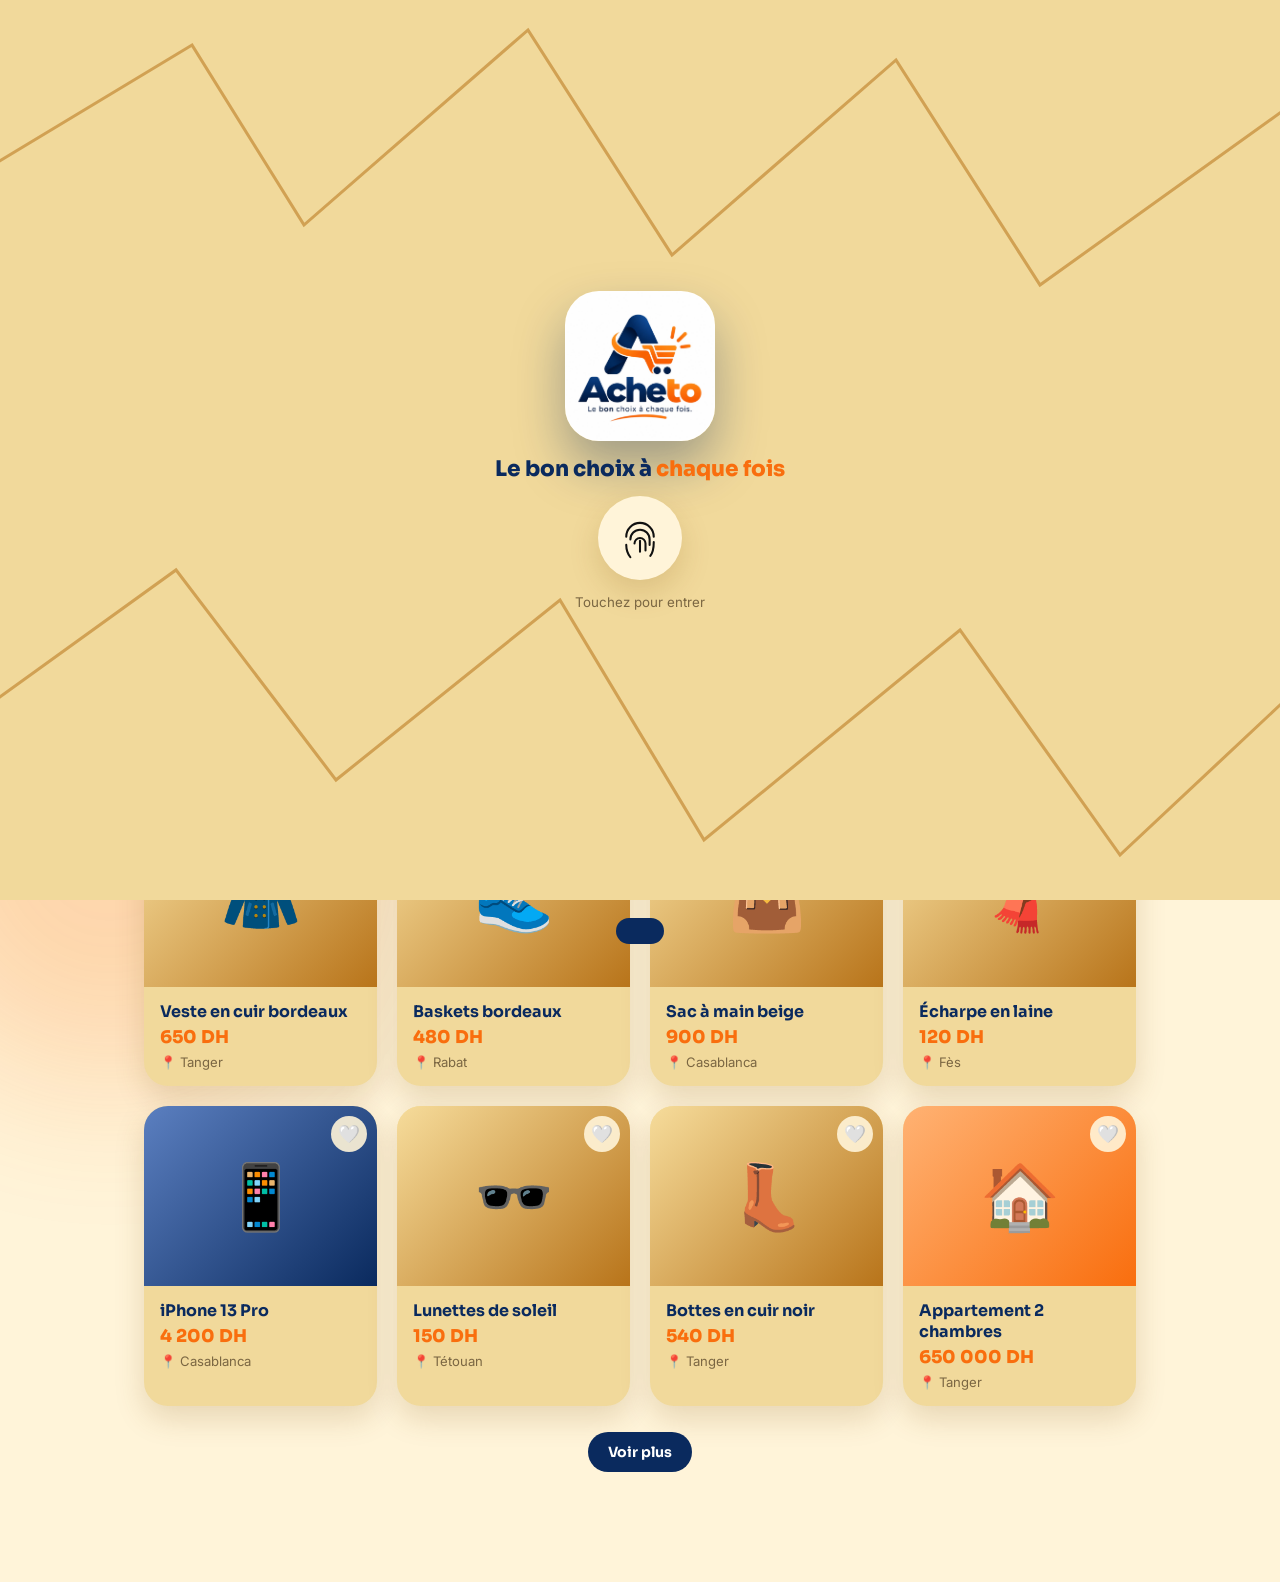
==== commit a44cfe70: "yaya" ====
--- a/public/index.html
+++ b/public/index.html
@@ -74,9 +74,9 @@
 </style></head><body>
 <div id="bar"></div>
 <div id="splash"><svg class="zz" viewBox="0 0 800 600" preserveAspectRatio="none"><path d="M-20 120L120 30 190 150 330 20 420 170 560 40 650 190 820 60M-20 480L110 380 210 520 350 400 440 560 600 420 700 570 820 450"/></svg>
-<div class="in"><img class="lg" src="logo.png" alt="Acheto"><p class="tag">Le bon choix à <i>chaque fois</i></p>
+<div class="in"><img class="lg" src="logo.jpeg" alt="Acheto"><p class="tag">Le bon choix à <i>chaque fois</i></p>
 <button id="fp" aria-label="Entrer"><svg viewBox="0 0 64 64" fill="none" stroke="#111" stroke-width="3" stroke-linecap="round"><path d="M12 30a20 20 0 0140 0"/><path d="M18 34a14 14 0 0128 0v8"/><path d="M24 40a8 8 0 0116 0v10"/><path d="M32 36v16"/><path d="M12 42c0 8 3 14 6 18M52 38c0 10-2 16-5 20"/></svg></button><small>Touchez pour entrer</small></div></div>
-<header class="top"><div class="brand" data-go="home"><img src="logo.png" alt="">Ache<i>to</i></div>
+<header class="top"><div class="brand" data-go="home"><img src="logo.jpeg" alt="">Ache<i>to</i></div>
 <nav id="nav"><button data-go="home">Accueil</button><button data-go="new">Nouveautés</button><button data-go="search">Recherche</button><button data-go="msg">Messages</button><button data-go="prof">Profils</button></nav>
 <a class="btn gh" id="auth" href="#" onclick="return openAuth('login',event)">Connexion</a><button class="btn pri" data-go="dep">+ Déposer</button></header>
 <main>
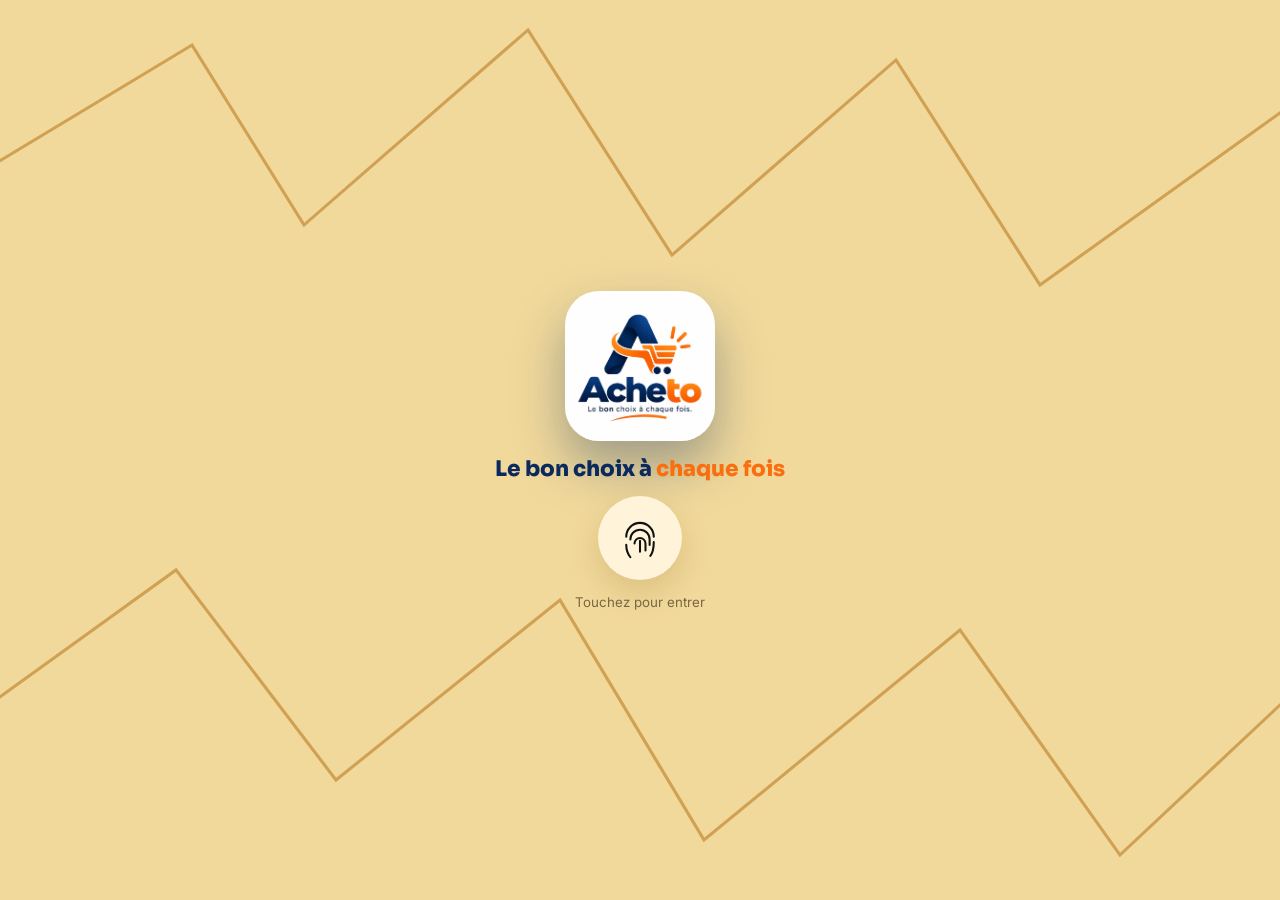
==== commit 84040d06: "split site en 4 pages" ====
--- a/public/index.html
+++ b/public/index.html
@@ -1,201 +1,11 @@
 <!DOCTYPE html><html lang="fr"><head><meta charset="UTF-8"><meta name="viewport" content="width=device-width,initial-scale=1">
 <title>Acheto — Le bon choix à chaque fois</title><link rel="icon" href="logo.png">
 <link href="https://fonts.googleapis.com/css2?family=Sora:wght@600;800&family=Inter:wght@400;500;600&display=swap" rel="stylesheet">
-<style>
-:root{--cream:#FFF4D9;--sand:#F1D99B;--gold:#E4B95A;--brown:#B8741A;--navy:#0A2A5E;--org:#F96E0E;--ink:#1c1409;--mut:#7a6642;--sh:0 12px 30px rgba(120,80,10,.18)}
-*{box-sizing:border-box;margin:0;padding:0}html{scroll-behavior:smooth}
-body{font-family:Inter,sans-serif;background:var(--cream);color:var(--ink);min-height:100vh;overflow-x:hidden}
-body::before,body::after{content:"";position:fixed;width:460px;height:460px;border-radius:50%;filter:blur(80px);z-index:-1;animation:fl 16s ease-in-out infinite}
-body::before{background:var(--gold);top:-120px;right:-100px;opacity:.55}body::after{background:var(--org);bottom:-180px;left:-120px;opacity:.22;animation-delay:-7s}
-@keyframes fl{50%{transform:translate(50px,-40px) scale(1.15)}}
-h1,h2,h3,.brand,.btn{font-family:Sora,sans-serif}
-#splash{position:fixed;inset:0;z-index:999;background:var(--sand);display:grid;place-items:center;text-align:center;transition:opacity .7s,transform .8s cubic-bezier(.7,0,.2,1)}
-#splash.out{opacity:0;transform:scale(1.08);pointer-events:none}
-#splash svg.zz{position:absolute;inset:0;width:100%;height:100%;opacity:.55}.zz path{fill:none;stroke:var(--brown);stroke-width:2;stroke-dasharray:1800;stroke-dashoffset:1800;animation:dr 3.2s ease forwards}@keyframes dr{to{stroke-dashoffset:0}}
-#splash .in{position:relative;display:grid;gap:14px;justify-items:center}
-.lg{width:150px;border-radius:34px;box-shadow:0 0 0 0 rgba(249,110,14,.5),0 25px 50px rgba(10,42,94,.35);animation:pop 1s cubic-bezier(.2,1.4,.4,1) both,ring 2.4s 1s infinite}
-@keyframes pop{from{transform:scale(.2) rotate(-25deg);opacity:0}}@keyframes ring{70%{box-shadow:0 0 0 28px rgba(249,110,14,0),0 25px 50px rgba(10,42,94,.35)}}
-.tag{font:800 1.35rem Sora;color:var(--navy);animation:up .8s .6s both}.tag i{color:var(--org);font-style:normal}@keyframes up{from{opacity:0;transform:translateY(20px)}}
-#fp{width:84px;height:84px;border-radius:50%;border:0;background:var(--cream);cursor:pointer;display:grid;place-items:center;animation:up .8s 1.2s both,bt 1.6s 2s infinite;box-shadow:var(--sh)}#fp svg{width:44px}@keyframes bt{50%{transform:scale(1.12)}}
-#splash small{color:var(--mut);animation:up .8s 1.5s both}
-.top{position:sticky;top:12px;z-index:50;margin:12px auto 0;width:min(1120px,94%);display:flex;align-items:center;gap:14px;padding:9px 12px 9px 16px;border-radius:999px;background:rgba(255,244,217,.82);backdrop-filter:blur(14px);border:1px solid rgba(184,116,26,.3);box-shadow:var(--sh)}
-.brand{display:flex;align-items:center;gap:9px;font-weight:800;font-size:1.25rem;color:var(--navy);cursor:pointer}.brand img{width:34px;border-radius:10px}.brand i{color:var(--org);font-style:normal}
-#nav{display:flex;gap:4px;margin-left:auto}#nav button{border:0;background:none;font:600 .9rem Inter;color:var(--mut);padding:9px 15px;border-radius:999px;cursor:pointer;transition:.25s}#nav button:hover{color:var(--navy)}#nav .on{background:var(--navy);color:#fff}
-.btn{border:0;cursor:pointer;font-weight:700;font-size:.88rem;padding:11px 20px;border-radius:999px;color:#fff;background:var(--brown);text-decoration:none;position:relative;overflow:hidden;transition:transform .25s,box-shadow .25s;display:inline-block}
-.btn:hover{transform:translateY(-3px);box-shadow:0 10px 22px rgba(184,116,26,.45)}.pri{background:linear-gradient(135deg,var(--org),#d85a08)}.dk{background:var(--navy)}.gh{background:var(--sand);color:var(--navy)}
-.rip{position:absolute;border-radius:50%;background:rgba(255,255,255,.5);transform:scale(0);animation:rp .6s ease-out;pointer-events:none}@keyframes rp{to{transform:scale(4);opacity:0}}
-main{max-width:1120px;margin:auto;padding:26px 5% 110px}.view{display:none}.view.on{display:block;animation:vin .6s cubic-bezier(.16,.84,.44,1)}@keyframes vin{from{opacity:0;transform:translateY(26px)}}
-h2{font-size:clamp(1.5rem,3vw,2.1rem);color:var(--navy);margin:8px 0 18px}
-.hero{display:grid;grid-template-columns:1.1fr .9fr;gap:30px;align-items:center;background:var(--sand);border-radius:34px;padding:44px;position:relative;overflow:hidden;box-shadow:var(--sh)}
-.hero svg.zz{position:absolute;inset:0;width:100%;height:100%;opacity:.4}.hero>*{position:relative}.hero h1{font-size:clamp(2rem,4.4vw,3.3rem);color:var(--navy);line-height:1.1;margin-bottom:12px}.hero h1 i{color:var(--org);font-style:normal}
-.hero p{color:#5b4520;line-height:1.6;margin-bottom:22px;max-width:440px}.hero .bs{display:flex;gap:12px;flex-wrap:wrap}
-.float{height:300px;position:relative}.float .fc{position:absolute;background:var(--cream);border-radius:22px;padding:16px 18px;box-shadow:var(--sh);display:grid;gap:3px;width:180px;animation:fy 6s ease-in-out infinite}.fc em{font-size:2.3rem;font-style:normal}.fc b{font-size:.9rem}.fc span{color:var(--org);font-weight:800}
-.f1{top:0;left:6%;rotate:-6deg}.f2{top:100px;right:0;rotate:5deg;animation-delay:-2s}.f3{bottom:0;left:18%;rotate:-2deg;animation-delay:-4s}@keyframes fy{50%{transform:translateY(-16px)}}
-.sb{display:flex;gap:8px;background:#fff;padding:7px;border-radius:999px;box-shadow:var(--sh);margin:22px 0}.sb input,.sb select{border:0;outline:0;font:inherit;background:none;padding:10px 14px;min-width:0}.sb input{flex:1}.sb select{border-left:1px solid #eadcb8}
-.cats{display:flex;gap:14px;flex-wrap:wrap;margin-bottom:10px}.cat{display:grid;justify-items:center;gap:7px;font-weight:600;font-size:.85rem;color:var(--navy);cursor:pointer;transition:.3s}.cat span{width:68px;height:68px;border-radius:50%;background:#fff;display:grid;place-items:center;font-size:1.9rem;box-shadow:var(--sh);transition:.3s}.cat:hover span{transform:translateY(-6px) rotate(-6deg);background:var(--gold)}
-.chips{display:flex;gap:10px;flex-wrap:wrap;margin-bottom:20px}.chip{border:1.5px solid var(--gold);background:var(--cream);color:var(--navy);font:600 .9rem Inter;padding:10px 20px;border-radius:999px;cursor:pointer;transition:.25s}.chip.on{background:#000;color:#fff;border-color:#000}
-.grid{display:grid;grid-template-columns:repeat(auto-fill,minmax(220px,1fr));gap:20px}
-.card{background:var(--sand);border-radius:24px;overflow:hidden;box-shadow:var(--sh);cursor:pointer;transition:box-shadow .3s,transform .15s}.card:hover{box-shadow:0 24px 44px rgba(120,80,10,.3)}
-.th{height:180px;display:grid;place-items:center;font-size:4rem;position:relative;overflow:hidden;background-size:cover;background-position:center}.th::after{content:"";position:absolute;inset:0;background:linear-gradient(115deg,transparent 40%,rgba(255,255,255,.4) 50%,transparent 60%);transform:translateX(-100%);transition:.7s}.card:hover .th::after{transform:translateX(100%)}
-.hb{position:absolute;top:10px;right:10px;width:36px;height:36px;border-radius:50%;border:0;background:rgba(255,244,217,.9);cursor:pointer;font-size:1.1rem;z-index:2;transition:.3s}.hb:hover{transform:scale(1.2)}
-.cb{padding:14px 16px 16px}.cb h3{font-size:1rem;margin-bottom:4px;color:var(--navy)}.pr{font:800 1.1rem Sora;color:var(--org)}.lc{color:var(--mut);font-size:.82rem;margin-top:6px}
-.sk{height:270px;border-radius:24px;background:linear-gradient(90deg,var(--sand) 25%,#f8e9c0 50%,var(--sand) 75%);background-size:200% 100%;animation:sk 1.2s infinite}@keyframes sk{to{background-position:-200% 0}}
-.rows{display:grid;gap:14px}.row{display:grid;grid-template-columns:120px 1fr auto;gap:16px;align-items:center;background:var(--cream);border:1.5px solid var(--gold);border-radius:22px;padding:12px;cursor:pointer;transition:.3s}.row:hover{transform:translateX(8px);background:var(--sand)}.row .th{height:90px;border-radius:16px;font-size:2.6rem}
-.empty{text-align:center;padding:50px;color:var(--mut)}.more{text-align:center;margin-top:26px}
-.det{display:grid;grid-template-columns:1fr 1fr;gap:34px}.det .big{height:420px;border-radius:34px;display:grid;place-items:center;font-size:9rem;box-shadow:var(--sh);animation:pop .8s both;background-size:cover;background-position:center}
-.det h1{font-size:2rem;color:var(--navy);margin:8px 0}.det .pr{font-size:1.8rem}.det p.d{line-height:1.7;color:#5b4520;margin:16px 0}
-.sel{display:flex;align-items:center;gap:12px;background:var(--sand);border-radius:20px;padding:14px;margin:16px 0}.av{width:48px;height:48px;border-radius:50%;display:grid;place-items:center;font:800 1.1rem Sora;color:#fff;background:var(--navy);flex-shrink:0}
-.back{border:0;background:var(--sand);width:42px;height:42px;border-radius:50%;font-size:1.3rem;cursor:pointer;margin-bottom:10px}.acts{display:flex;gap:10px;flex-wrap:wrap}
-.form{display:grid;gap:14px;max-width:560px;background:var(--sand);padding:28px;border-radius:30px;box-shadow:var(--sh)}.form label{display:grid;gap:6px;font-size:.85rem;font-weight:600;color:var(--navy)}
-.form input,.form select,.form textarea{font:inherit;font-weight:400;padding:12px 14px;border:1.5px solid var(--gold);background:var(--cream);border-radius:14px;outline:0;transition:.2s}.form :is(input,select,textarea):focus{border-color:var(--org);box-shadow:0 0 0 4px rgba(249,110,14,.18)}.r2{display:grid;grid-template-columns:1fr 1fr;gap:12px}
-.msg{display:grid;grid-template-columns:320px 1fr;gap:20px;height:560px}.cl,.cv{background:var(--sand);border-radius:28px;box-shadow:var(--sh);overflow:hidden;display:flex;flex-direction:column}
-.ci{display:flex;gap:12px;align-items:center;padding:14px 18px;cursor:pointer;transition:.25s}.ci:hover,.ci.on{background:var(--gold)}.ci b{display:block;font-size:.95rem}.ci small{color:var(--mut)}
-.ch{background:var(--brown);color:#fff;padding:14px 20px;display:flex;align-items:center;gap:12px;font:700 1rem Sora}.bd{flex:1;overflow:auto;padding:18px;display:flex;flex-direction:column;gap:10px}
-.bb{max-width:75%;padding:11px 16px;border-radius:20px;font-size:.92rem;animation:bp .4s cubic-bezier(.2,1.4,.4,1) both}@keyframes bp{from{opacity:0;transform:scale(.6)}}.bb.me{align-self:flex-end;background:#111;color:#fff;border-bottom-right-radius:6px}.bb.th2{align-self:flex-start;background:var(--cream);border-bottom-left-radius:6px}
-.ty span{display:inline-block;width:7px;height:7px;margin:0 2px;border-radius:50%;background:var(--mut);animation:dt 1s infinite}.ty span:nth-child(2){animation-delay:.15s}.ty span:nth-child(3){animation-delay:.3s}@keyframes dt{50%{transform:translateY(-6px)}}
-.cf{display:flex;gap:8px;padding:12px;background:var(--cream)}.cf input{flex:1;border:1.5px solid var(--gold);border-radius:999px;padding:11px 16px;font:inherit;outline:0;background:#fff}
-.pg{display:grid;grid-template-columns:repeat(auto-fill,minmax(170px,1fr));gap:18px}.pc{background:var(--sand);border-radius:26px;padding:24px 14px;text-align:center;box-shadow:var(--sh);transition:.3s}.pc:hover{transform:translateY(-8px) rotate(-1deg)}.pc .av{width:76px;height:76px;font-size:1.8rem;margin:0 auto 12px}.pc small{display:block;color:var(--mut);margin:4px 0 12px}
-.tab{display:none;position:fixed;bottom:12px;left:50%;transform:translateX(-50%);width:min(440px,94%);background:var(--sand);border-radius:999px;padding:8px;box-shadow:0 14px 34px rgba(0,0,0,.25);z-index:60;justify-content:space-around;border:1px solid var(--gold)}.tab button{border:0;background:none;font-size:1.35rem;padding:10px 16px;border-radius:999px;cursor:pointer;transition:.3s}.tab .on{background:var(--navy);transform:translateY(-6px) scale(1.1)}
-#toast{position:fixed;bottom:96px;left:50%;transform:translate(-50%,140px);background:var(--navy);color:#fff;padding:13px 24px;border-radius:999px;z-index:200;transition:.5s cubic-bezier(.16,.84,.44,1)}#toast.show{transform:translate(-50%,0)}
-.rv{opacity:0;transform:translateY(26px);transition:opacity .6s,transform .6s}.rv.in{opacity:1;transform:none}#bar{position:fixed;top:0;left:0;height:3px;width:0;background:linear-gradient(90deg,var(--org),var(--gold));z-index:998}
-.steps{display:flex;gap:10px;margin-bottom:18px;flex-wrap:wrap}.steps span{padding:8px 16px;border-radius:999px;background:var(--sand);color:var(--mut);font:600 .85rem Sora}.steps .on{background:var(--navy);color:#fff}
-.ver{display:grid;grid-template-columns:1fr 1fr;gap:26px;align-items:start}.vp{background:var(--sand);border-radius:30px;padding:24px;box-shadow:var(--sh)}.vp .th{border-radius:22px;height:240px;font-size:5rem}
-.ck{list-style:none;display:grid;gap:10px;margin:6px 0 18px}.ck li{display:flex;gap:10px;align-items:flex-start;background:var(--cream);border-radius:16px;padding:12px 14px;font-size:.9rem}.ck .ko{border:1.5px solid #d33}.ck .wn{border:1.5px solid var(--gold)}.ck .ok{border:1.5px solid #3a9d5d}
-.btn[disabled]{opacity:.5;pointer-events:none}
-#au{position:fixed;inset:0;z-index:300;background:#0A2A5E;display:none;place-items:center;padding:20px;overflow:auto}#au.on{display:grid;animation:vin .4s both}
-.ac{width:min(430px,100%);background:#fff;border-radius:30px;padding:34px;box-shadow:0 30px 70px rgba(0,0,0,.4)}.ac .lgo{text-align:center;font:800 1.9rem Sora;color:var(--navy)}.ac .lgo i{color:var(--org);font-style:normal}.ac .sub{text-align:center;color:#6b7a99;font-size:.92rem;margin:4px 0 22px}
-.at{display:grid;grid-template-columns:1fr 1fr;background:#eef2fb;border-radius:999px;padding:5px;margin-bottom:20px}.at button{border:0;background:none;font:700 .95rem Sora;color:#6b7a99;padding:12px;border-radius:999px;cursor:pointer;transition:.25s}.at .on{background:var(--navy);color:#fff}
-.ac form{display:grid;gap:12px}.ac label{display:grid;gap:6px;font-size:.85rem;font-weight:700;color:var(--navy)}.ac input{font:inherit;font-weight:400;padding:14px;border:1.5px solid #d3dcf0;background:#e8eefc;border-radius:14px;outline:0;transition:.2s}.ac input:focus{border-color:var(--org);box-shadow:0 0 0 4px rgba(249,110,14,.18)}
-.ac .go2{border:0;cursor:pointer;font:700 1rem Sora;color:#fff;padding:15px;border-radius:999px;background:linear-gradient(135deg,var(--org),#d85a08);box-shadow:0 10px 24px rgba(249,110,14,.4);margin-top:4px;transition:.25s}.ac .go2:hover{transform:translateY(-2px)}.ac .go2[disabled]{opacity:.6;pointer-events:none}
-.ac .er{color:#d33;font-size:.85rem;text-align:center;min-height:1em}.ac .bk{display:block;margin:14px auto 0;border:0;background:none;color:#6b7a99;font:inherit;cursor:pointer}.ac .nm{display:none}.ac.reg .nm{display:grid}
-@media(max-width:860px){.ver{grid-template-columns:1fr}}
-@media(max-width:860px){#nav,.top .dk{display:none}.top .btn.gh{margin-left:auto}.tab{display:flex}.hero,.det{grid-template-columns:1fr}.float{height:230px}.hero{padding:28px}.msg{grid-template-columns:1fr;height:70vh}.msg.cv-on .cl{display:none}.msg:not(.cv-on) .cv{display:none}.row{grid-template-columns:90px 1fr}.row .go{display:none}.r2{grid-template-columns:1fr}.det .big{height:260px;font-size:6rem}}
-@media(prefers-reduced-motion:reduce){*,::before,::after{animation:none!important;transition:none!important}.rv{opacity:1;transform:none}}
-</style></head><body>
+<link rel="stylesheet" href="style.css">
+</head><body data-page="index">
 <div id="bar"></div>
 <div id="splash"><svg class="zz" viewBox="0 0 800 600" preserveAspectRatio="none"><path d="M-20 120L120 30 190 150 330 20 420 170 560 40 650 190 820 60M-20 480L110 380 210 520 350 400 440 560 600 420 700 570 820 450"/></svg>
 <div class="in"><img class="lg" src="logo.jpeg" alt="Acheto"><p class="tag">Le bon choix à <i>chaque fois</i></p>
 <button id="fp" aria-label="Entrer"><svg viewBox="0 0 64 64" fill="none" stroke="#111" stroke-width="3" stroke-linecap="round"><path d="M12 30a20 20 0 0140 0"/><path d="M18 34a14 14 0 0128 0v8"/><path d="M24 40a8 8 0 0116 0v10"/><path d="M32 36v16"/><path d="M12 42c0 8 3 14 6 18M52 38c0 10-2 16-5 20"/></svg></button><small>Touchez pour entrer</small></div></div>
-<header class="top"><div class="brand" data-go="home"><img src="logo.jpeg" alt="">Ache<i>to</i></div>
-<nav id="nav"><button data-go="home">Accueil</button><button data-go="new">Nouveautés</button><button data-go="search">Recherche</button><button data-go="msg">Messages</button><button data-go="prof">Profils</button></nav>
-<a class="btn gh" id="auth" href="#" onclick="return openAuth('login',event)">Connexion</a><button class="btn pri" data-go="dep">+ Déposer</button></header>
-<main>
-<section class="view" id="v-home"><div class="hero"><svg class="zz" viewBox="0 0 800 400" preserveAspectRatio="none"><path d="M-20 90L100 20 170 120 300 10 390 140 520 30 620 150 820 40"/></svg>
-<div><h1>Bienvenue sur <i>Acheto</i></h1><p>Achetez et vendez près de chez vous. Publiez en deux minutes, discutez avec le vendeur et trouvez le bon choix, à chaque fois.</p><div class="bs"><button class="btn pri" data-go="new">Get started</button><a class="btn dk" href="#" onclick="return openAuth('reg',event)">Sign up</a></div></div>
-<div class="float"><div class="fc f1"><em>🧥</em><b>Veste en cuir</b><span>650 DH</span></div><div class="fc f2"><em>📱</em><b>iPhone 13 Pro</b><span>4 200 DH</span></div><div class="fc f3"><em>👟</em><b>Baskets bordeaux</b><span>480 DH</span></div></div></div>
-<form class="sb" id="hs"><input id="hq" placeholder="Rechercher une annonce…"><button class="btn pri">Rechercher</button></form>
-<h2>Catégories</h2><div class="cats" id="hc"></div><h2>Annonces récentes</h2><div class="grid" id="hg"></div><div class="more"><button class="btn dk" data-go="new">Voir plus</button></div></section>
-<section class="view" id="v-new"><h2>New Arrival</h2><div class="chips" id="nc"></div><div class="grid" id="ng"></div></section>
-<section class="view" id="v-search"><h2>Résultats de recherche</h2><form class="sb" id="ss"><input id="sq" placeholder="Manteau cuir marron…"><select id="sc"><option value="">Catégorie</option></select><select id="sv"><option value="">Ville</option></select></form><p id="cnt" style="color:var(--mut);margin-bottom:14px"></p><div class="rows" id="sr"></div></section>
-<section class="view" id="v-det"></section>
-<section class="view" id="v-dep"><h2>Déposer une annonce</h2><div class="steps"><span class="on">1 · Formulaire</span><span>2 · Vérification</span></div><form class="form" id="df"><label>Titre<input name="titre" required minlength="3" placeholder="Ex : Manteau cuir marron"></label>
-<div class="r2"><label>Catégorie<select name="categorie"><option value="mode">Mode</option><option value="tech">Tech</option><option value="auto">Auto</option><option value="immo">Immo</option><option value="maison">Maison</option></select></label><label>Prix (DH)<input name="prix" type="number" min="0" required></label></div>
-<div class="r2"><label>Ville<input name="ville" required></label><label>Téléphone<input name="tel" required placeholder="06 12 34 56 78"></label></div>
-<label>Description<textarea name="description" rows="3"></textarea></label><label>Photo<input name="photo" type="file" accept="image/*"></label><button class="btn pri">Vérifier mon annonce ›</button></form></section>
-<section class="view" id="v-ver"></section>
-<section class="view" id="v-msg"><h2>Messages</h2><div class="msg" id="mg"><div class="cl" id="cl"></div><div class="cv"><div class="ch"><button class="back" id="mb" style="margin:0;width:34px;height:34px">‹</button><span id="cn">Choisissez une conversation</span></div><div class="bd" id="bd"></div><form class="cf" id="cf"><input id="ci" placeholder="Écrire un message…" autocomplete="off"><button class="btn pri">➤</button></form></div></div></section>
-<section class="view" id="v-prof"><h2>Tous les profils</h2><div class="pg" id="pg"></div></section>
-</main>
-<nav class="tab" id="tab"><button data-go="home">🏠</button><button data-go="new">✨</button><button data-go="search">🔍</button><button data-go="msg">💬</button><button data-go="prof">👤</button></nav>
-<div id="au"><div class="ac" id="ac"><div class="lgo"><i>A</i>cheto</div><p class="sub">Le bon choix à chaque fois.</p>
-<div class="at"><button type="button" data-t="login" class="on">Connexion</button><button type="button" data-t="reg">Inscription</button></div>
-<form id="af"><label class="nm">Nom complet<input name="nom" autocomplete="name"></label><label>Email<input name="email" required autocomplete="username"></label><label>Mot de passe<input name="password" type="password" required autocomplete="current-password"></label><div class="er" id="ae"></div><button class="go2" id="ag">Se connecter</button></form>
-<button type="button" class="bk" id="abk">← Retour au site</button></div></div>
 <div id="toast"></div>
-<script>
-const $=(s,e=document)=>e.querySelector(s),$$=(s,e=document)=>[...e.querySelectorAll(s)];
-const API='api/annonces.php',AUTH='api/auth.php',E={auto:'🚗',immo:'🏠',tech:'📱',mode:'👗',maison:'🛋️'},CN={auto:'Auto',immo:'Immo',tech:'Tech',mode:'Mode',maison:'Maison'};
-const G={auto:'#7aa2e8,#0A2A5E',immo:'#ffb273,#F96E0E',tech:'#5b7fc0,#0A2A5E',mode:'#f6dc9b,#b8741a',maison:'#e4b95a,#8a5a14'};
-const DEMO=[['🧥','Veste en cuir bordeaux','mode',650,'Tanger','Yasmina'],['👟','Baskets bordeaux','mode',480,'Rabat','Sara'],['👜','Sac à main beige','mode',900,'Casablanca','Nadia'],['🧣','Écharpe en laine','mode',120,'Fès','Yasmina'],['📱','iPhone 13 Pro','tech',4200,'Casablanca','Karim'],['🕶️','Lunettes de soleil','mode',150,'Tétouan','Sara'],['👢','Bottes en cuir noir','mode',540,'Tanger','Nadia'],['🏠','Appartement 2 chambres','immo',650000,'Tanger','Omar'],['🚲','Vélo VTT 26"','auto',1200,'Marrakech','Karim'],['🛋️','Canapé 3 places','maison',1800,'Rabat','Omar']].map((d,i)=>({id:'d'+i,emoji:d[0],titre:d[1],categorie:d[2],prix:d[3],ville:d[4],membre:d[5],tel:'0612345678',description:'Très bon état, disponible. Contactez-moi pour plus de photos ou pour fixer un rendez-vous.',photo:null}));
-let data=[],cur='home',ncat='',me=null,seller=null,favs=[],chats={};
-try{favs=JSON.parse(localStorage.favs||'[]');chats=JSON.parse(localStorage.chats||'{}')}catch{}
-const sv=()=>{try{localStorage.favs=JSON.stringify(favs);localStorage.chats=JSON.stringify(chats)}catch{}};
-const esc=s=>String(s??'').replace(/[&<>"']/g,c=>({'&':'&amp;','<':'&lt;','>':'&gt;','"':'&quot;',"'":'&#39;'}[c]));
-const dh=n=>Number(n).toLocaleString('fr-FR').replace(/\u202f/g,' ')+' DH';
-const bg=a=>a.photo?`background-image:url('${esc(a.photo)}')`:`background:linear-gradient(135deg,${G[a.categorie]})`;
-const em=a=>a.photo?'':(a.emoji||E[a.categorie]);
-function toast(m){const t=$('#toast');t.textContent=m;t.classList.add('show');setTimeout(()=>t.classList.remove('show'),3000)}
-const card=(a,i)=>`<article class="card rv" style="transition-delay:${i*50}ms" data-id="${a.id}"><div class="th" style="${bg(a)}">${em(a)}<button class="hb" data-fav="${a.id}">${favs.includes(a.id)?'❤️':'🤍'}</button></div><div class="cb"><h3>${esc(a.titre)}</h3><div class="pr">${dh(a.prix)}</div><div class="lc">📍 ${esc(a.ville)}</div></div></article>`;
-const row=(a,i)=>`<article class="row rv" style="transition-delay:${i*50}ms" data-id="${a.id}"><div class="th" style="${bg(a)}">${em(a)}</div><div><h3 style="color:var(--navy)">${esc(a.titre)}</h3><div class="pr">${dh(a.prix)}</div><div class="lc">📍 ${esc(a.ville)} · ${CN[a.categorie]}</div></div><span class="go" style="font-weight:700;color:var(--brown)">Voir détail ›</span></article>`;
-async function load(){
-  $('#hg').innerHTML='<div class="sk"></div>'.repeat(4);
-  try{const r=await fetch(API);if(!r.ok)throw 0;const j=await r.json();data=j.length?[...j,...DEMO]:DEMO}catch{data=DEMO}
-  const vs=[...new Set(data.map(a=>a.ville))].sort();$('#sv').innerHTML='<option value="">Ville</option>'+vs.map(v=>`<option>${esc(v)}</option>`).join('');
-  $('#sc').innerHTML='<option value="">Catégorie</option>'+Object.entries(CN).map(([k,v])=>`<option value="${k}">${v}</option>`).join('');
-  drawHome();drawNew();drawSearch();drawProf();drawList();
-}
-function reveal(el){$$('.rv',el).forEach(e=>io.observe(e));$$('.card',el).forEach(c=>{c.onmousemove=e=>{const r=c.getBoundingClientRect(),x=(e.clientX-r.left)/r.width-.5,y=(e.clientY-r.top)/r.height-.5;c.style.transform=`perspective(700px) rotateX(${-y*8}deg) rotateY(${x*8}deg) translateY(-6px)`};c.onmouseleave=()=>c.style.transform=''})}
-function drawHome(){$('#hc').innerHTML=Object.entries(CN).map(([k,v])=>`<div class="cat" data-cat="${k}"><span>${E[k]}</span>${v}</div>`).join('');$('#hg').innerHTML=data.slice(0,8).map(card).join('');reveal($('#hg'))}
-function drawNew(){$('#nc').innerHTML=`<button class="chip ${!ncat?'on':''}" data-nc="">Tout</button>`+Object.entries(CN).map(([k,v])=>`<button class="chip ${ncat===k?'on':''}" data-nc="${k}">${v}</button>`).join('');const l=data.filter(a=>!ncat||a.categorie===ncat);$('#ng').innerHTML=l.map(card).join('')||'<p class="empty">Rien ici.</p>';reveal($('#ng'))}
-function drawSearch(){const q=$('#sq').value.toLowerCase(),c=$('#sc').value,v=$('#sv').value,l=data.filter(a=>(!c||a.categorie===c)&&(!v||a.ville===v)&&(!q||(a.titre+a.description).toLowerCase().includes(q)));$('#cnt').textContent=`Résultats (${l.length})`;$('#sr').innerHTML=l.map(row).join('')||'<p class="empty">Aucune annonce trouvée.</p>';reveal($('#sr'))}
-function detail(id){const a=data.find(x=>x.id===id);if(!a)return;seller=a.membre;
-  $('#v-det').innerHTML=`<button class="back" data-go="${cur==='det'?'home':cur}">‹</button><div class="det"><div class="big" style="${bg(a)}">${em(a)}</div><div><span class="chip on" style="cursor:default">${CN[a.categorie]}</span><h1>${esc(a.titre)}</h1><div class="pr">${dh(a.prix)}</div><div class="lc">📍 ${esc(a.ville)}</div><p class="d">${esc(a.description||'Pas de description.')}</p><div class="sel"><div class="av">${esc((a.membre||'V')[0])}</div><div><b>${esc(a.membre||'Vendeur')}</b><br><small style="color:var(--mut)">Profil du vendeur</small></div></div><div class="acts"><a class="btn pri" href="tel:${esc(a.tel)}">📞 Appeler le vendeur</a><button class="btn dk" data-chat="${esc(a.membre||'Vendeur')}">💬 Envoyer un message</button><button class="btn gh" data-fav="${a.id}">${favs.includes(a.id)?'❤️ Favori':'🤍 Favori'}</button></div></div></div>`;go('det')}
-const sellers=()=>[...new Set(data.map(a=>a.membre).filter(Boolean))];
-function drawProf(){const cols=['#0A2A5E','#F96E0E','#B8741A','#2a5cc4','#8a5a14'];$('#pg').innerHTML=sellers().map((s,i)=>`<div class="pc rv"><div class="av" style="background:${cols[i%5]}">${esc(s[0])}</div><b>${esc(s)}</b><small>${data.filter(a=>a.membre===s).length} annonces</small><button class="btn dk" data-chat="${esc(s)}">Écrire</button></div>`).join('');reveal($('#pg'))}
-const REP=['Oui, toujours disponible ✅','Je peux baisser un peu le prix 😉','Vous pouvez passer demain ?','Je vous envoie plus de photos.','Parfait, on se met d\'accord !'];
-function drawList(){$('#cl').innerHTML=sellers().map(s=>{const m=chats[s]||[];return`<div class="ci ${s===seller?'on':''}" data-chat="${esc(s)}"><div class="av">${esc(s[0])}</div><div><b>${esc(s)}</b><small>${esc((m[m.length-1]||{t:'Nouvelle conversation'}).t.slice(0,32))}</small></div></div>`}).join('')}
-function openChat(s){seller=s;if(!chats[s])chats[s]=[{w:'o',t:'Salut ! Comment puis-je vous aider ?'}];$('#cn').textContent=s;$('#mg').classList.add('cv-on');drawList();$('#bd').innerHTML=chats[s].map(m=>`<div class="bb ${m.w==='me'?'me':'th2'}">${esc(m.t)}</div>`).join('');$('#bd').scrollTop=1e5;if(cur!=='msg')go('msg')}
-$('#cf').onsubmit=e=>{e.preventDefault();const t=$('#ci').value.trim();if(!t||!seller)return;const s=seller;$('#ci').value='';chats[s].push({w:'me',t});sv();openChat(s);
-  const ty=document.createElement('div');ty.className='bb th2 ty';ty.innerHTML='<span></span><span></span><span></span>';$('#bd').appendChild(ty);$('#bd').scrollTop=1e5;
-  setTimeout(()=>{if(seller===s){chats[s].push({w:'o',t:REP[Math.random()*REP.length|0]});sv();openChat(s)}else chats[s].push({w:'o',t:REP[0]})},1300)};
-$('#mb').onclick=()=>$('#mg').classList.remove('cv-on');
-function go(v){
-  cur=v;$$('.view').forEach(s=>s.classList.toggle('on',s.id==='v-'+v));$$('#nav button,#tab button').forEach(b=>b.classList.toggle('on',b.dataset.go===v));scrollTo({top:0,behavior:'smooth'});if(v==='msg')$('#mg').classList.remove('cv-on')}
-document.addEventListener('click',e=>{
-  const b=e.target.closest('.btn');if(b){const r=b.getBoundingClientRect(),s=document.createElement('span'),d=Math.max(r.width,r.height);s.className='rip';s.style.cssText=`width:${d}px;height:${d}px;left:${e.clientX-r.left-d/2}px;top:${e.clientY-r.top-d/2}px`;b.appendChild(s);setTimeout(()=>s.remove(),600)}
-  const f=e.target.closest('[data-fav]');if(f){e.stopPropagation();const id=f.dataset.fav;favs=favs.includes(id)?favs.filter(x=>x!==id):[...favs,id];sv();f.textContent=favs.includes(id)?(f.classList.contains('hb')?'❤️':'❤️ Favori'):(f.classList.contains('hb')?'🤍':'🤍 Favori');return}
-  const c=e.target.closest('[data-chat]');if(c)return openChat(c.dataset.chat);
-  const g=e.target.closest('[data-go]');if(g)return go(g.dataset.go);
-  const ct=e.target.closest('[data-cat]');if(ct){ncat=ct.dataset.cat;drawNew();return go('new')}
-  const n=e.target.closest('[data-nc]');if(n){ncat=n.dataset.nc;return drawNew()}
-  const k=e.target.closest('[data-id]');if(k)detail(k.dataset.id)});
-$('#hs').onsubmit=e=>{e.preventDefault();$('#sq').value=$('#hq').value;drawSearch();go('search')};
-$('#ss').oninput=drawSearch;
-let draft=null;
-$('#df').onsubmit=e=>{e.preventDefault();showVer()};
-function showVer(){
-  const f=new FormData($('#df')),g=k=>String(f.get(k)||'').trim(),ph=f.get('photo');
-  const d=draft={titre:g('titre'),categorie:g('categorie'),prix:g('prix'),ville:g('ville'),tel:g('tel'),description:g('description'),hasPhoto:!!(ph&&ph.size)};
-  const url=d.hasPhoto?URL.createObjectURL(ph):null;
-  const chk=[
-    [d.titre.length>=3,'ko','Titre (min. 3 caractères)'],
-    [Number(d.prix)>0,'ko','Prix valide'],
-    [d.ville.length>=2,'ko','Ville renseignée'],
-    [/^(0|\+212)[5-7]\d{8}$/.test(d.tel.replace(/[\s.\-]/g,'')),'ko','Numéro de téléphone marocain valide'],
-    [d.description.length>=20,'wn','Description détaillée (conseillé : 20 caractères min.)'],
-    [d.hasPhoto,'wn','Photo ajoutée (conseillé)']];
-  const bad=chk.filter(c=>!c[0]&&c[1]==='ko').length;
-  $('#v-ver').innerHTML=`<button class="back" id="vb">‹</button><h2>Vérifier votre annonce</h2><div class="steps"><span>1 · Formulaire</span><span class="on">2 · Vérification</span></div>
-  <div class="ver"><div class="vp"><div class="th" style="${url?`background-image:url('${url}')`:`background:linear-gradient(135deg,${G[d.categorie]})`}">${url?'':E[d.categorie]}</div>
-  <h3 style="color:var(--navy);margin:14px 0 4px;font-size:1.3rem">${esc(d.titre)}</h3><div class="pr">${Number(d.prix)>0?dh(d.prix):'—'}</div>
-  <div class="lc">📍 ${esc(d.ville)} · ${CN[d.categorie]} · 📞 ${esc(d.tel)}</div><p style="margin-top:12px;line-height:1.6;color:#5b4520">${esc(d.description||'Pas de description.')}</p></div>
-  <div><ul class="ck">${chk.map(c=>`<li class="${c[0]?'ok':c[1]}"><span>${c[0]?'✅':c[1]==='ko'?'❌':'⚠️'}</span><span>${c[2]}</span></li>`).join('')}</ul>
-  <div class="acts"><button class="btn gh" id="ve">✏️ Modifier</button><button class="btn pri" id="vc" ${bad?'disabled':''}>✓ Confirmer et envoyer</button></div>
-  <p style="color:var(--mut);font-size:.82rem;margin-top:12px">${bad?'Corrigez les points en rouge avant de continuer.':'Votre annonce sera publiée après validation par notre équipe.'}</p></div></div>`;
-  $('#vb').onclick=$('#ve').onclick=()=>go('dep');
-  $('#vc').onclick=async ev=>{const b=ev.currentTarget;b.disabled=true;
-    try{const r=await fetch(API,{method:'POST',body:new FormData($('#df'))});
-      if(r.status===401){toast('Connectez-vous pour envoyer votre annonce');b.disabled=false;return setTimeout(()=>openAuth('login'),600)}
-      const j=await r.json();if(!j.ok){b.disabled=false;return toast(j.error||'Erreur')}
-      $('#df').reset();toast('Annonce envoyée ✓ Elle sera publiée après validation.');go('home')}
-    catch{b.disabled=false;toast('Serveur PHP introuvable : php -S localhost:8000')}};
-  go('ver')}
-function applyMe(u){me=u;const a=$('#auth');if(!me)return;a.onclick=null;a.textContent=me.role==='admin'?'Espace admin':'Bonjour '+me.nom.split(' ')[0];a.href=me.role==='admin'?'admin.html':'#';if(me.role!=='admin')a.onclick=async e=>{e.preventDefault();if(confirm('Se déconnecter ?')){await fetch(AUTH+'?a=logout');location.reload()}}}
-fetch(AUTH+'?a=me').then(r=>r.json()).then(j=>applyMe(j.user)).catch(()=>{});
-let amode='login';
-function setMode(m){amode=m;$('#ac').classList.toggle('reg',m==='reg');$$('.at button').forEach(b=>b.classList.toggle('on',b.dataset.t===m));$('#ag').textContent=m==='reg'?'Créer mon compte':'Se connecter';$('#ae').textContent='';$('#af').elements.nom.required=m==='reg';$('#af').elements.password.autocomplete=m==='reg'?'new-password':'current-password'}
-function openAuth(m,e){if(e)e.preventDefault();setMode(m||'login');$('#au').classList.add('on');setTimeout(()=>$('#af').elements[m==='reg'?'nom':'email'].focus(),50);return false}
-const closeAuth=()=>$('#au').classList.remove('on');
-$$('.at button').forEach(b=>b.onclick=()=>setMode(b.dataset.t));$('#abk').onclick=closeAuth;addEventListener('keydown',e=>e.key==='Escape'&&closeAuth());
-$('#af').onsubmit=async e=>{e.preventDefault();const b=$('#ag');b.disabled=true;$('#ae').textContent='';
-  try{const r=await fetch(AUTH+'?a='+(amode==='reg'?'register':'login'),{method:'POST',body:new FormData(e.target)}),j=await r.json();
-    if(!j.ok&&!j.user){$('#ae').textContent=j.error||'Identifiants incorrects';return}
-    closeAuth();e.target.reset();toast(amode==='reg'?'Compte créé ✓':'Connexion réussie ✓');
-    if(j.user)applyMe(j.user);else fetch(AUTH+'?a=me').then(r=>r.json()).then(j=>applyMe(j.user))}
-  catch{$('#ae').textContent='Serveur PHP introuvable : php -S localhost:8000'}
-  finally{b.disabled=false}};
-const io=new IntersectionObserver(es=>es.forEach(e=>e.isIntersecting&&(e.target.classList.add('in'),io.unobserve(e.target))),{threshold:.12});
-addEventListener('scroll',()=>$('#bar').style.width=scrollY/Math.max(1,document.documentElement.scrollHeight-innerHeight)*100+'%',{passive:true});
-const enter=()=>{$('#splash').classList.add('out');setTimeout(()=>$('#splash').remove(),900)};$('#fp').onclick=enter;setTimeout(()=>$('#splash')&&enter(),5200);
-go('home');load();
-</script></body></html>
+<script src="app.js"></script></body></html>
--- a/public/style.css
+++ b/public/style.css
@@ -0,0 +1,69 @@
+:root{--cream:#FFF4D9;--sand:#F1D99B;--gold:#E4B95A;--brown:#B8741A;--navy:#0A2A5E;--org:#F96E0E;--ink:#1c1409;--mut:#7a6642;--sh:0 12px 30px rgba(120,80,10,.18)}
+*{box-sizing:border-box;margin:0;padding:0}html{scroll-behavior:smooth}
+body{font-family:Inter,sans-serif;background:var(--cream);color:var(--ink);min-height:100vh;overflow-x:hidden}
+body::before,body::after{content:"";position:fixed;width:460px;height:460px;border-radius:50%;filter:blur(80px);z-index:-1;animation:fl 16s ease-in-out infinite}
+body::before{background:var(--gold);top:-120px;right:-100px;opacity:.55}body::after{background:var(--org);bottom:-180px;left:-120px;opacity:.22;animation-delay:-7s}
+@keyframes fl{50%{transform:translate(50px,-40px) scale(1.15)}}
+h1,h2,h3,.brand,.btn{font-family:Sora,sans-serif}
+#splash{position:fixed;inset:0;z-index:999;background:var(--sand);display:grid;place-items:center;text-align:center;transition:opacity .7s,transform .8s cubic-bezier(.7,0,.2,1)}
+#splash.out{opacity:0;transform:scale(1.08);pointer-events:none}
+#splash svg.zz{position:absolute;inset:0;width:100%;height:100%;opacity:.55}.zz path{fill:none;stroke:var(--brown);stroke-width:2;stroke-dasharray:1800;stroke-dashoffset:1800;animation:dr 3.2s ease forwards}@keyframes dr{to{stroke-dashoffset:0}}
+#splash .in{position:relative;display:grid;gap:14px;justify-items:center}
+.lg{width:150px;border-radius:34px;box-shadow:0 0 0 0 rgba(249,110,14,.5),0 25px 50px rgba(10,42,94,.35);animation:pop 1s cubic-bezier(.2,1.4,.4,1) both,ring 2.4s 1s infinite}
+@keyframes pop{from{transform:scale(.2) rotate(-25deg);opacity:0}}@keyframes ring{70%{box-shadow:0 0 0 28px rgba(249,110,14,0),0 25px 50px rgba(10,42,94,.35)}}
+.tag{font:800 1.35rem Sora;color:var(--navy);animation:up .8s .6s both}.tag i{color:var(--org);font-style:normal}@keyframes up{from{opacity:0;transform:translateY(20px)}}
+#fp{width:84px;height:84px;border-radius:50%;border:0;background:var(--cream);cursor:pointer;display:grid;place-items:center;animation:up .8s 1.2s both,bt 1.6s 2s infinite;box-shadow:var(--sh)}#fp svg{width:44px}@keyframes bt{50%{transform:scale(1.12)}}
+#splash small{color:var(--mut);animation:up .8s 1.5s both}
+.top{position:sticky;top:12px;z-index:50;margin:12px auto 0;width:min(1120px,94%);display:flex;align-items:center;gap:14px;padding:9px 12px 9px 16px;border-radius:999px;background:rgba(255,244,217,.82);backdrop-filter:blur(14px);border:1px solid rgba(184,116,26,.3);box-shadow:var(--sh)}
+.brand{display:flex;align-items:center;gap:9px;font-weight:800;font-size:1.25rem;color:var(--navy);cursor:pointer}.brand img{width:34px;border-radius:10px}.brand i{color:var(--org);font-style:normal}
+#nav{display:flex;gap:4px;margin-left:auto}#nav button{border:0;background:none;font:600 .9rem Inter;color:var(--mut);padding:9px 15px;border-radius:999px;cursor:pointer;transition:.25s}#nav button:hover{color:var(--navy)}#nav .on{background:var(--navy);color:#fff}
+.btn{border:0;cursor:pointer;font-weight:700;font-size:.88rem;padding:11px 20px;border-radius:999px;color:#fff;background:var(--brown);text-decoration:none;position:relative;overflow:hidden;transition:transform .25s,box-shadow .25s;display:inline-block}
+.btn:hover{transform:translateY(-3px);box-shadow:0 10px 22px rgba(184,116,26,.45)}.pri{background:linear-gradient(135deg,var(--org),#d85a08)}.dk{background:var(--navy)}.gh{background:var(--sand);color:var(--navy)}
+.rip{position:absolute;border-radius:50%;background:rgba(255,255,255,.5);transform:scale(0);animation:rp .6s ease-out;pointer-events:none}@keyframes rp{to{transform:scale(4);opacity:0}}
+main{max-width:1120px;margin:auto;padding:26px 5% 110px}.view{display:none}.view.on{display:block;animation:vin .6s cubic-bezier(.16,.84,.44,1)}@keyframes vin{from{opacity:0;transform:translateY(26px)}}
+h2{font-size:clamp(1.5rem,3vw,2.1rem);color:var(--navy);margin:8px 0 18px}
+.hero{display:grid;grid-template-columns:1.1fr .9fr;gap:30px;align-items:center;background:var(--sand);border-radius:34px;padding:44px;position:relative;overflow:hidden;box-shadow:var(--sh)}
+.hero svg.zz{position:absolute;inset:0;width:100%;height:100%;opacity:.4}.hero>*{position:relative}.hero h1{font-size:clamp(2rem,4.4vw,3.3rem);color:var(--navy);line-height:1.1;margin-bottom:12px}.hero h1 i{color:var(--org);font-style:normal}
+.hero p{color:#5b4520;line-height:1.6;margin-bottom:22px;max-width:440px}.hero .bs{display:flex;gap:12px;flex-wrap:wrap}
+.float{height:300px;position:relative}.float .fc{position:absolute;background:var(--cream);border-radius:22px;padding:16px 18px;box-shadow:var(--sh);display:grid;gap:3px;width:180px;animation:fy 6s ease-in-out infinite}.fc em{font-size:2.3rem;font-style:normal}.fc b{font-size:.9rem}.fc span{color:var(--org);font-weight:800}
+.f1{top:0;left:6%;rotate:-6deg}.f2{top:100px;right:0;rotate:5deg;animation-delay:-2s}.f3{bottom:0;left:18%;rotate:-2deg;animation-delay:-4s}@keyframes fy{50%{transform:translateY(-16px)}}
+.sb{display:flex;gap:8px;background:#fff;padding:7px;border-radius:999px;box-shadow:var(--sh);margin:22px 0}.sb input,.sb select{border:0;outline:0;font:inherit;background:none;padding:10px 14px;min-width:0}.sb input{flex:1}.sb select{border-left:1px solid #eadcb8}
+.cats{display:flex;gap:14px;flex-wrap:wrap;margin-bottom:10px}.cat{display:grid;justify-items:center;gap:7px;font-weight:600;font-size:.85rem;color:var(--navy);cursor:pointer;transition:.3s}.cat span{width:68px;height:68px;border-radius:50%;background:#fff;display:grid;place-items:center;font-size:1.9rem;box-shadow:var(--sh);transition:.3s}.cat:hover span{transform:translateY(-6px) rotate(-6deg);background:var(--gold)}
+.chips{display:flex;gap:10px;flex-wrap:wrap;margin-bottom:20px}.chip{border:1.5px solid var(--gold);background:var(--cream);color:var(--navy);font:600 .9rem Inter;padding:10px 20px;border-radius:999px;cursor:pointer;transition:.25s}.chip.on{background:#000;color:#fff;border-color:#000}
+.grid{display:grid;grid-template-columns:repeat(auto-fill,minmax(220px,1fr));gap:20px}
+.card{background:var(--sand);border-radius:24px;overflow:hidden;box-shadow:var(--sh);cursor:pointer;transition:box-shadow .3s,transform .15s}.card:hover{box-shadow:0 24px 44px rgba(120,80,10,.3)}
+.th{height:180px;display:grid;place-items:center;font-size:4rem;position:relative;overflow:hidden;background-size:cover;background-position:center}.th::after{content:"";position:absolute;inset:0;background:linear-gradient(115deg,transparent 40%,rgba(255,255,255,.4) 50%,transparent 60%);transform:translateX(-100%);transition:.7s}.card:hover .th::after{transform:translateX(100%)}
+.hb{position:absolute;top:10px;right:10px;width:36px;height:36px;border-radius:50%;border:0;background:rgba(255,244,217,.9);cursor:pointer;font-size:1.1rem;z-index:2;transition:.3s}.hb:hover{transform:scale(1.2)}
+.cb{padding:14px 16px 16px}.cb h3{font-size:1rem;margin-bottom:4px;color:var(--navy)}.pr{font:800 1.1rem Sora;color:var(--org)}.lc{color:var(--mut);font-size:.82rem;margin-top:6px}
+.sk{height:270px;border-radius:24px;background:linear-gradient(90deg,var(--sand) 25%,#f8e9c0 50%,var(--sand) 75%);background-size:200% 100%;animation:sk 1.2s infinite}@keyframes sk{to{background-position:-200% 0}}
+.rows{display:grid;gap:14px}.row{display:grid;grid-template-columns:120px 1fr auto;gap:16px;align-items:center;background:var(--cream);border:1.5px solid var(--gold);border-radius:22px;padding:12px;cursor:pointer;transition:.3s}.row:hover{transform:translateX(8px);background:var(--sand)}.row .th{height:90px;border-radius:16px;font-size:2.6rem}
+.empty{text-align:center;padding:50px;color:var(--mut)}.more{text-align:center;margin-top:26px}
+.det{display:grid;grid-template-columns:1fr 1fr;gap:34px}.det .big{height:420px;border-radius:34px;display:grid;place-items:center;font-size:9rem;box-shadow:var(--sh);animation:pop .8s both;background-size:cover;background-position:center}
+.det h1{font-size:2rem;color:var(--navy);margin:8px 0}.det .pr{font-size:1.8rem}.det p.d{line-height:1.7;color:#5b4520;margin:16px 0}
+.sel{display:flex;align-items:center;gap:12px;background:var(--sand);border-radius:20px;padding:14px;margin:16px 0}.av{width:48px;height:48px;border-radius:50%;display:grid;place-items:center;font:800 1.1rem Sora;color:#fff;background:var(--navy);flex-shrink:0}
+.back{border:0;background:var(--sand);width:42px;height:42px;border-radius:50%;font-size:1.3rem;cursor:pointer;margin-bottom:10px}.acts{display:flex;gap:10px;flex-wrap:wrap}
+.form{display:grid;gap:14px;max-width:560px;background:var(--sand);padding:28px;border-radius:30px;box-shadow:var(--sh)}.form label{display:grid;gap:6px;font-size:.85rem;font-weight:600;color:var(--navy)}
+.form input,.form select,.form textarea{font:inherit;font-weight:400;padding:12px 14px;border:1.5px solid var(--gold);background:var(--cream);border-radius:14px;outline:0;transition:.2s}.form :is(input,select,textarea):focus{border-color:var(--org);box-shadow:0 0 0 4px rgba(249,110,14,.18)}.r2{display:grid;grid-template-columns:1fr 1fr;gap:12px}
+.msg{display:grid;grid-template-columns:320px 1fr;gap:20px;height:560px}.cl,.cv{background:var(--sand);border-radius:28px;box-shadow:var(--sh);overflow:hidden;display:flex;flex-direction:column}
+.ci{display:flex;gap:12px;align-items:center;padding:14px 18px;cursor:pointer;transition:.25s}.ci:hover,.ci.on{background:var(--gold)}.ci b{display:block;font-size:.95rem}.ci small{color:var(--mut)}
+.ch{background:var(--brown);color:#fff;padding:14px 20px;display:flex;align-items:center;gap:12px;font:700 1rem Sora}.bd{flex:1;overflow:auto;padding:18px;display:flex;flex-direction:column;gap:10px}
+.bb{max-width:75%;padding:11px 16px;border-radius:20px;font-size:.92rem;animation:bp .4s cubic-bezier(.2,1.4,.4,1) both}@keyframes bp{from{opacity:0;transform:scale(.6)}}.bb.me{align-self:flex-end;background:#111;color:#fff;border-bottom-right-radius:6px}.bb.th2{align-self:flex-start;background:var(--cream);border-bottom-left-radius:6px}
+.ty span{display:inline-block;width:7px;height:7px;margin:0 2px;border-radius:50%;background:var(--mut);animation:dt 1s infinite}.ty span:nth-child(2){animation-delay:.15s}.ty span:nth-child(3){animation-delay:.3s}@keyframes dt{50%{transform:translateY(-6px)}}
+.cf{display:flex;gap:8px;padding:12px;background:var(--cream)}.cf input{flex:1;border:1.5px solid var(--gold);border-radius:999px;padding:11px 16px;font:inherit;outline:0;background:#fff}
+.pg{display:grid;grid-template-columns:repeat(auto-fill,minmax(170px,1fr));gap:18px}.pc{background:var(--sand);border-radius:26px;padding:24px 14px;text-align:center;box-shadow:var(--sh);transition:.3s}.pc:hover{transform:translateY(-8px) rotate(-1deg)}.pc .av{width:76px;height:76px;font-size:1.8rem;margin:0 auto 12px}.pc small{display:block;color:var(--mut);margin:4px 0 12px}
+.tab{display:none;position:fixed;bottom:12px;left:50%;transform:translateX(-50%);width:min(440px,94%);background:var(--sand);border-radius:999px;padding:8px;box-shadow:0 14px 34px rgba(0,0,0,.25);z-index:60;justify-content:space-around;border:1px solid var(--gold)}.tab button{border:0;background:none;font-size:1.35rem;padding:10px 16px;border-radius:999px;cursor:pointer;transition:.3s}.tab .on{background:var(--navy);transform:translateY(-6px) scale(1.1)}
+#toast{position:fixed;bottom:96px;left:50%;transform:translate(-50%,140px);background:var(--navy);color:#fff;padding:13px 24px;border-radius:999px;z-index:200;transition:.5s cubic-bezier(.16,.84,.44,1)}#toast.show{transform:translate(-50%,0)}
+.rv{opacity:0;transform:translateY(26px);transition:opacity .6s,transform .6s}.rv.in{opacity:1;transform:none}#bar{position:fixed;top:0;left:0;height:3px;width:0;background:linear-gradient(90deg,var(--org),var(--gold));z-index:998}
+.steps{display:flex;gap:10px;margin-bottom:18px;flex-wrap:wrap}.steps span{padding:8px 16px;border-radius:999px;background:var(--sand);color:var(--mut);font:600 .85rem Sora}.steps .on{background:var(--navy);color:#fff}
+.ver{display:grid;grid-template-columns:1fr 1fr;gap:26px;align-items:start}.vp{background:var(--sand);border-radius:30px;padding:24px;box-shadow:var(--sh)}.vp .th{border-radius:22px;height:240px;font-size:5rem}
+.ck{list-style:none;display:grid;gap:10px;margin:6px 0 18px}.ck li{display:flex;gap:10px;align-items:flex-start;background:var(--cream);border-radius:16px;padding:12px 14px;font-size:.9rem}.ck .ko{border:1.5px solid #d33}.ck .wn{border:1.5px solid var(--gold)}.ck .ok{border:1.5px solid #3a9d5d}
+.btn[disabled]{opacity:.5;pointer-events:none}
+#au{position:fixed;inset:0;z-index:300;background:#0A2A5E;display:none;place-items:center;padding:20px;overflow:auto}#au.on{display:grid;animation:vin .4s both}
+.ac{width:min(430px,100%);background:#fff;border-radius:30px;padding:34px;box-shadow:0 30px 70px rgba(0,0,0,.4)}.ac .lgo{text-align:center;font:800 1.9rem Sora;color:var(--navy)}.ac .lgo i{color:var(--org);font-style:normal}.ac .sub{text-align:center;color:#6b7a99;font-size:.92rem;margin:4px 0 22px}
+.at{display:grid;grid-template-columns:1fr 1fr;background:#eef2fb;border-radius:999px;padding:5px;margin-bottom:20px}.at button{border:0;background:none;font:700 .95rem Sora;color:#6b7a99;padding:12px;border-radius:999px;cursor:pointer;transition:.25s}.at .on{background:var(--navy);color:#fff}
+.ac form{display:grid;gap:12px}.ac label{display:grid;gap:6px;font-size:.85rem;font-weight:700;color:var(--navy)}.ac input{font:inherit;font-weight:400;padding:14px;border:1.5px solid #d3dcf0;background:#e8eefc;border-radius:14px;outline:0;transition:.2s}.ac input:focus{border-color:var(--org);box-shadow:0 0 0 4px rgba(249,110,14,.18)}
+.ac .go2{border:0;cursor:pointer;font:700 1rem Sora;color:#fff;padding:15px;border-radius:999px;background:linear-gradient(135deg,var(--org),#d85a08);box-shadow:0 10px 24px rgba(249,110,14,.4);margin-top:4px;transition:.25s}.ac .go2:hover{transform:translateY(-2px)}.ac .go2[disabled]{opacity:.6;pointer-events:none}
+.ac .er{color:#d33;font-size:.85rem;text-align:center;min-height:1em}.ac .bk{display:block;margin:14px auto 0;border:0;background:none;color:#6b7a99;font:inherit;cursor:pointer}.ac .nm{display:none}.ac.reg .nm{display:grid}
+@media(max-width:860px){.ver{grid-template-columns:1fr}}
+@media(max-width:860px){#nav,.top .dk{display:none}.top .btn.gh{margin-left:auto}.tab{display:flex}.hero,.det{grid-template-columns:1fr}.float{height:230px}.hero{padding:28px}.msg{grid-template-columns:1fr;height:70vh}.msg.cv-on .cl{display:none}.msg:not(.cv-on) .cv{display:none}.row{grid-template-columns:90px 1fr}.row .go{display:none}.r2{grid-template-columns:1fr}.det .big{height:260px;font-size:6rem}}
+@media(prefers-reduced-motion:reduce){*,::before,::after{animation:none!important;transition:none!important}.rv{opacity:1;transform:none}}
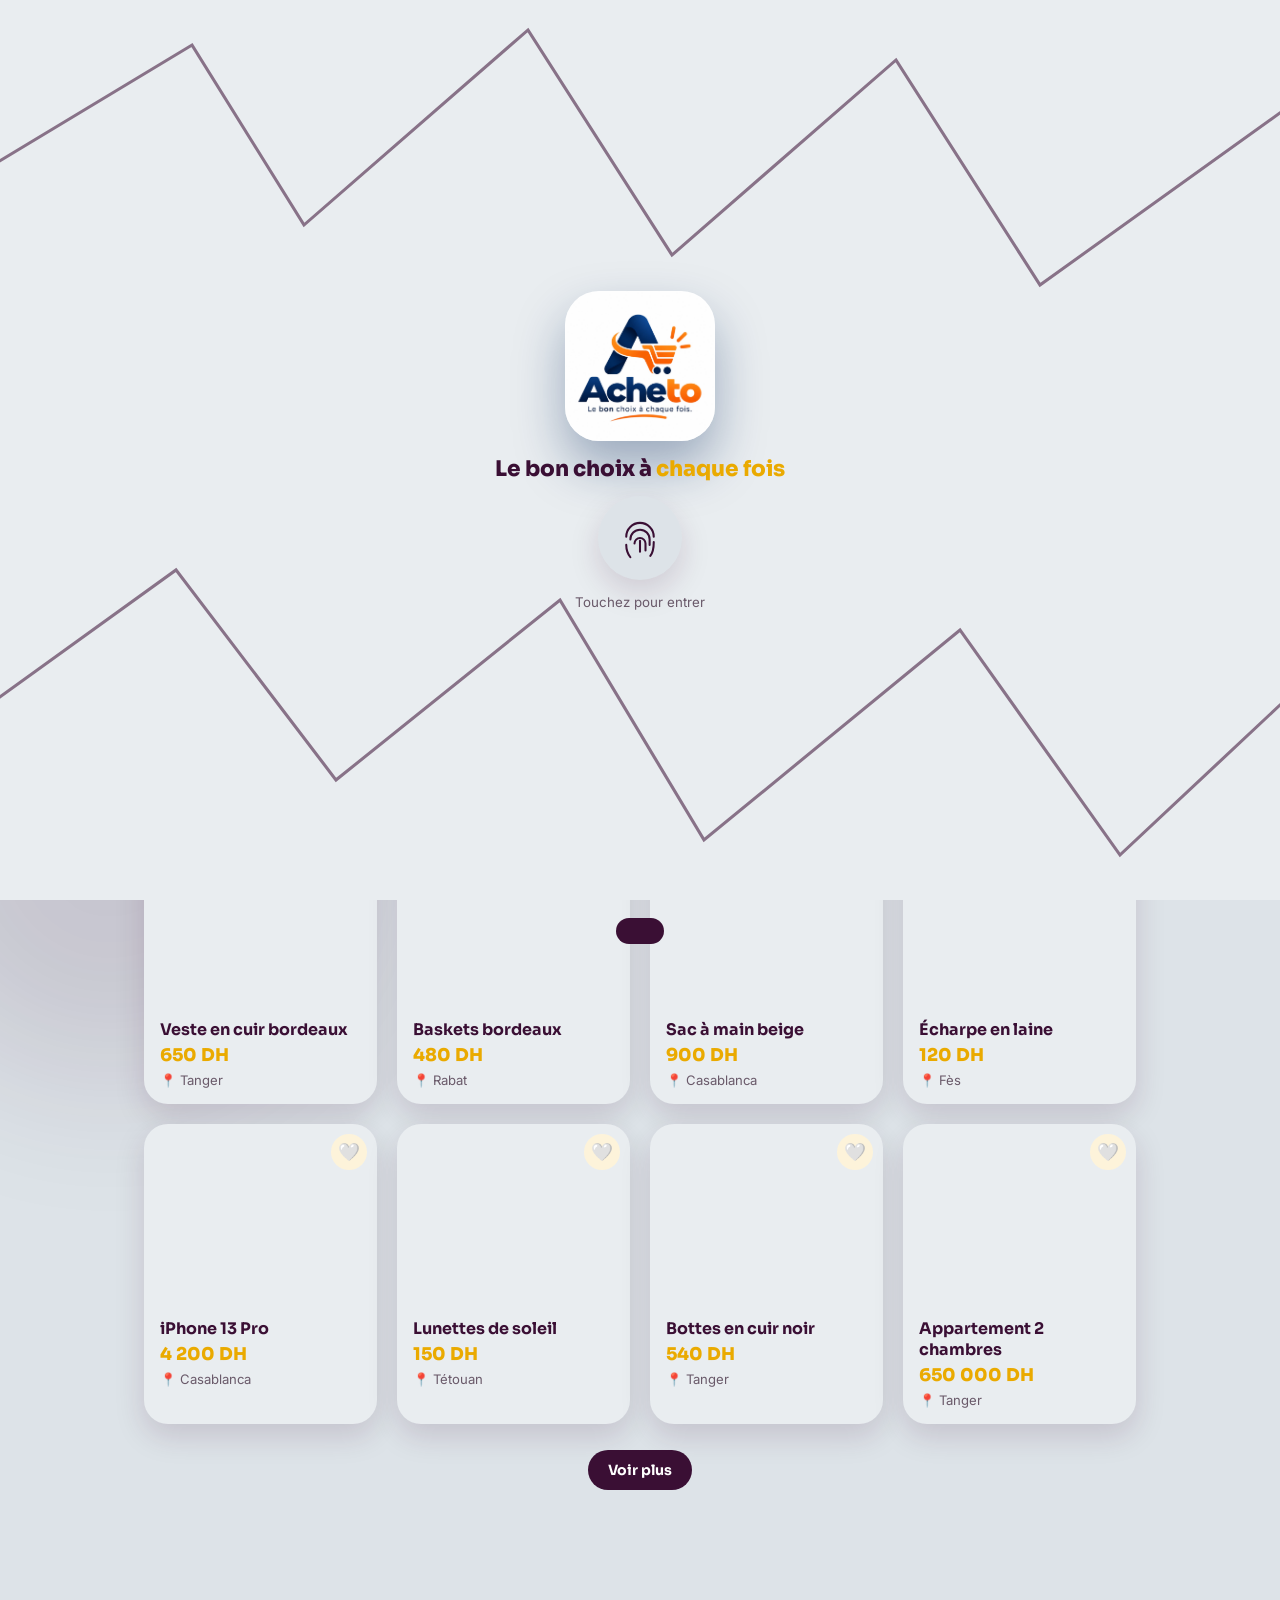
==== commit f9e60bc8: "all in index" ====
--- a/public/index.html
+++ b/public/index.html
@@ -1,11 +1,120 @@
 <!DOCTYPE html><html lang="fr"><head><meta charset="UTF-8"><meta name="viewport" content="width=device-width,initial-scale=1">
-<title>Acheto — Le bon choix à chaque fois</title><link rel="icon" href="logo.png">
+<title>Acheto — Le bon choix à chaque fois</title><link rel="icon" href="logo.jpeg">
 <link href="https://fonts.googleapis.com/css2?family=Sora:wght@600;800&family=Inter:wght@400;500;600&display=swap" rel="stylesheet">
-<link rel="stylesheet" href="style.css">
-</head><body data-page="index">
+<style>
+:root{--cream:#DDE3E8;--sand:#E9EDF0;--gold:#EAAA00;--brown:#3A0F34;--navy:#3A0F34;--org:#EAAA00;--ink:#271021;--mut:#695969;--sh:0 12px 30px rgba(58,15,52,.15)}
+*{box-sizing:border-box;margin:0;padding:0}html{scroll-behavior:smooth}
+body{font-family:Inter,sans-serif;background:var(--cream);color:var(--ink);min-height:100vh;overflow-x:hidden}
+body::before,body::after{content:"";position:fixed;width:460px;height:460px;border-radius:50%;filter:blur(80px);z-index:-1;animation:fl 16s ease-in-out infinite}
+body::before{background:var(--gold);top:-120px;right:-100px;opacity:.28}body::after{background:var(--navy);bottom:-180px;left:-120px;opacity:.13;animation-delay:-7s}
+@keyframes fl{50%{transform:translate(50px,-40px) scale(1.15)}}
+h1,h2,h3,.brand,.btn{font-family:Sora,sans-serif}
+#splash{position:fixed;inset:0;z-index:999;background:var(--sand);display:grid;place-items:center;text-align:center;transition:opacity .7s,transform .8s cubic-bezier(.7,0,.2,1)}
+#splash.out{opacity:0;transform:scale(1.08);pointer-events:none}
+#splash svg.zz{position:absolute;inset:0;width:100%;height:100%;opacity:.55}.zz path{fill:none;stroke:var(--brown);stroke-width:2;stroke-dasharray:1800;stroke-dashoffset:1800;animation:dr 3.2s ease forwards}@keyframes dr{to{stroke-dashoffset:0}}
+#splash .in{position:relative;display:grid;gap:14px;justify-items:center}
+.lg{width:150px;border-radius:34px;box-shadow:0 0 0 0 rgba(249,110,14,.5),0 25px 50px rgba(10,42,94,.35);animation:pop 1s cubic-bezier(.2,1.4,.4,1) both,ring 2.4s 1s infinite}
+@keyframes pop{from{transform:scale(.2) rotate(-25deg);opacity:0}}@keyframes ring{70%{box-shadow:0 0 0 28px rgba(249,110,14,0),0 25px 50px rgba(10,42,94,.35)}}
+.tag{font:800 1.35rem Sora;color:var(--navy);animation:up .8s .6s both}.tag i{color:var(--org);font-style:normal}@keyframes up{from{opacity:0;transform:translateY(20px)}}
+#fp{width:84px;height:84px;border-radius:50%;border:0;background:var(--cream);cursor:pointer;display:grid;place-items:center;animation:up .8s 1.2s both,bt 1.6s 2s infinite;box-shadow:var(--sh)}#fp svg{width:44px}@keyframes bt{50%{transform:scale(1.12)}}
+#splash small{color:var(--mut);animation:up .8s 1.5s both}
+.top{position:sticky;top:12px;z-index:50;margin:12px auto 0;width:min(1120px,94%);display:flex;align-items:center;gap:14px;padding:9px 12px 9px 16px;border-radius:999px;background:rgba(221,227,232,.9);backdrop-filter:blur(14px);border:1px solid rgba(234,170,0,.4);box-shadow:var(--sh)}
+.brand{display:flex;align-items:center;gap:9px;font-weight:800;font-size:1.25rem;color:var(--navy);cursor:pointer}.brand img{width:34px;border-radius:10px}.brand i{color:var(--org);font-style:normal}
+#nav{display:flex;gap:4px;margin-left:auto}#nav button{border:0;background:none;font:600 .9rem Inter;color:var(--mut);padding:9px 15px;border-radius:999px;cursor:pointer;transition:.25s}#nav button:hover{color:var(--navy)}#nav .on{background:var(--navy);color:#fff}
+.btn{border:0;cursor:pointer;font-weight:700;font-size:.88rem;padding:11px 20px;border-radius:999px;color:#fff;background:var(--brown);text-decoration:none;position:relative;overflow:hidden;transition:transform .25s,box-shadow .25s;display:inline-block}
+.btn:hover{transform:translateY(-3px);box-shadow:0 10px 22px rgba(58,15,52,.24)}.pri{background:linear-gradient(135deg,#F2BE31,var(--org));color:var(--navy)}.dk{background:var(--navy)}.gh{background:var(--sand);color:var(--navy)}
+.rip{position:absolute;border-radius:50%;background:rgba(255,255,255,.5);transform:scale(0);animation:rp .6s ease-out;pointer-events:none}@keyframes rp{to{transform:scale(4);opacity:0}}
+main{max-width:1120px;margin:auto;padding:26px 5% 110px}.view{display:none}.view.on{display:block;animation:vin .6s cubic-bezier(.16,.84,.44,1)}@keyframes vin{from{opacity:0;transform:translateY(26px)}}
+h2{font-size:clamp(1.5rem,3vw,2.1rem);color:var(--navy);margin:8px 0 18px}
+.hero{display:grid;grid-template-columns:1.1fr .9fr;gap:30px;align-items:center;background:var(--sand);border-radius:34px;padding:44px;position:relative;overflow:hidden;box-shadow:var(--sh)}
+.hero svg.zz{position:absolute;inset:0;width:100%;height:100%;opacity:.4}.hero>*{position:relative}.hero h1{font-size:clamp(2rem,4.4vw,3.3rem);color:var(--navy);line-height:1.1;margin-bottom:12px}.hero h1 i{color:var(--org);font-style:normal}
+.hero p{color:#5b4520;line-height:1.6;margin-bottom:22px;max-width:440px}.hero .bs{display:flex;gap:12px;flex-wrap:wrap}
+.float{height:300px;position:relative}.float .fc{position:absolute;background:var(--cream);border-radius:22px;padding:16px 18px;box-shadow:var(--sh);display:grid;gap:3px;width:180px;animation:fy 6s ease-in-out infinite}.fc em{font-size:2.3rem;font-style:normal}.fc b{font-size:.9rem}.fc span{color:var(--org);font-weight:800}
+.f1{top:0;left:6%;rotate:-6deg}.f2{top:100px;right:0;rotate:5deg;animation-delay:-2s}.f3{bottom:0;left:18%;rotate:-2deg;animation-delay:-4s}@keyframes fy{50%{transform:translateY(-16px)}}
+.sb{display:flex;gap:8px;background:#fff;padding:7px;border-radius:999px;box-shadow:var(--sh);margin:22px 0}.sb input,.sb select{border:0;outline:0;font:inherit;background:none;padding:10px 14px;min-width:0}.sb input{flex:1}.sb select{border-left:1px solid #eadcb8}
+.cats{display:flex;gap:14px;flex-wrap:wrap;margin-bottom:10px}.cat{display:grid;justify-items:center;gap:7px;font-weight:600;font-size:.85rem;color:var(--navy);cursor:pointer;transition:.3s}.cat span{width:68px;height:68px;border-radius:50%;background:#fff;display:grid;place-items:center;font-size:1.9rem;box-shadow:var(--sh);transition:.3s}.cat:hover span{transform:translateY(-6px) rotate(-6deg);background:var(--gold)}
+.chips{display:flex;gap:10px;flex-wrap:wrap;margin-bottom:20px}.chip{border:1.5px solid var(--gold);background:var(--cream);color:var(--navy);font:600 .9rem Inter;padding:10px 20px;border-radius:999px;cursor:pointer;transition:.25s}.chip.on{background:var(--navy);color:#fff;border-color:var(--navy)}
+.grid{display:grid;grid-template-columns:repeat(auto-fill,minmax(220px,1fr));gap:20px}
+.card{background:var(--sand);border-radius:24px;overflow:hidden;box-shadow:var(--sh);cursor:pointer;transition:box-shadow .3s,transform .15s}.card:hover{box-shadow:0 24px 44px rgba(120,80,10,.3)}
+.th{height:180px;display:grid;place-items:center;font-size:4rem;position:relative;overflow:hidden;background-size:cover;background-position:center}.th::after{content:"";position:absolute;inset:0;background:linear-gradient(115deg,transparent 40%,rgba(255,255,255,.4) 50%,transparent 60%);transform:translateX(-100%);transition:.7s}.card:hover .th::after{transform:translateX(100%)}
+.hb{position:absolute;top:10px;right:10px;width:36px;height:36px;border-radius:50%;border:0;background:rgba(255,244,217,.9);cursor:pointer;font-size:1.1rem;z-index:2;transition:.3s}.hb:hover{transform:scale(1.2)}
+.cb{padding:14px 16px 16px}.cb h3{font-size:1rem;margin-bottom:4px;color:var(--navy)}.pr{font:800 1.1rem Sora;color:var(--org)}.lc{color:var(--mut);font-size:.82rem;margin-top:6px}
+.sk{height:270px;border-radius:24px;background:linear-gradient(90deg,var(--sand) 25%,#f8e9c0 50%,var(--sand) 75%);background-size:200% 100%;animation:sk 1.2s infinite}@keyframes sk{to{background-position:-200% 0}}
+.rows{display:grid;gap:14px}.row{display:grid;grid-template-columns:120px 1fr auto;gap:16px;align-items:center;background:var(--cream);border:1.5px solid var(--gold);border-radius:22px;padding:12px;cursor:pointer;transition:.3s}.row:hover{transform:translateX(8px);background:var(--sand)}.row .th{height:90px;border-radius:16px;font-size:2.6rem}
+.empty{text-align:center;padding:50px;color:var(--mut)}.more{text-align:center;margin-top:26px}
+.det{display:grid;grid-template-columns:1fr 1fr;gap:34px}.det .big{height:420px;border-radius:34px;display:grid;place-items:center;font-size:9rem;box-shadow:var(--sh);animation:pop .8s both;background-size:cover;background-position:center}
+.det h1{font-size:2rem;color:var(--navy);margin:8px 0}.det .pr{font-size:1.8rem}.det p.d{line-height:1.7;color:#5b4520;margin:16px 0}
+.sel{display:flex;align-items:center;gap:12px;background:var(--sand);border-radius:20px;padding:14px;margin:16px 0}.av{width:48px;height:48px;border-radius:50%;display:grid;place-items:center;font:800 1.1rem Sora;color:#fff;background:var(--navy);flex-shrink:0}
+.back{border:0;background:var(--sand);width:42px;height:42px;border-radius:50%;font-size:1.3rem;cursor:pointer;margin-bottom:10px}.acts{display:flex;gap:10px;flex-wrap:wrap}
+.form{display:grid;gap:14px;max-width:560px;background:var(--sand);padding:28px;border-radius:30px;box-shadow:var(--sh)}.form label{display:grid;gap:6px;font-size:.85rem;font-weight:600;color:var(--navy)}
+.form input,.form select,.form textarea{font:inherit;font-weight:400;padding:12px 14px;border:1.5px solid var(--gold);background:var(--cream);border-radius:14px;outline:0;transition:.2s}.form :is(input,select,textarea):focus{border-color:var(--org);box-shadow:0 0 0 4px rgba(249,110,14,.18)}.r2{display:grid;grid-template-columns:1fr 1fr;gap:12px}
+.msg{display:grid;grid-template-columns:320px 1fr;gap:20px;height:560px}.cl,.cv{background:var(--sand);border-radius:28px;box-shadow:var(--sh);overflow:hidden;display:flex;flex-direction:column}
+.ci{display:flex;gap:12px;align-items:center;padding:14px 18px;cursor:pointer;transition:.25s}.ci:hover,.ci.on{background:var(--gold)}.ci b{display:block;font-size:.95rem}.ci small{color:var(--mut)}
+.ch{background:var(--brown);color:#fff;padding:14px 20px;display:flex;align-items:center;gap:12px;font:700 1rem Sora}.bd{flex:1;overflow:auto;padding:18px;display:flex;flex-direction:column;gap:10px}
+.bb{max-width:75%;padding:11px 16px;border-radius:20px;font-size:.92rem;animation:bp .4s cubic-bezier(.2,1.4,.4,1) both}@keyframes bp{from{opacity:0;transform:scale(.6)}}.bb.me{align-self:flex-end;background:#111;color:#fff;border-bottom-right-radius:6px}.bb.th2{align-self:flex-start;background:var(--cream);border-bottom-left-radius:6px}
+.ty span{display:inline-block;width:7px;height:7px;margin:0 2px;border-radius:50%;background:var(--mut);animation:dt 1s infinite}.ty span:nth-child(2){animation-delay:.15s}.ty span:nth-child(3){animation-delay:.3s}@keyframes dt{50%{transform:translateY(-6px)}}
+.cf{display:flex;gap:8px;padding:12px;background:var(--cream)}.cf input{flex:1;border:1.5px solid var(--gold);border-radius:999px;padding:11px 16px;font:inherit;outline:0;background:#fff}
+.pg{display:grid;grid-template-columns:repeat(auto-fill,minmax(170px,1fr));gap:18px}.pc{background:var(--sand);border-radius:26px;padding:24px 14px;text-align:center;box-shadow:var(--sh);transition:.3s}.pc:hover{transform:translateY(-8px) rotate(-1deg)}.pc .av{width:76px;height:76px;font-size:1.8rem;margin:0 auto 12px}.pc small{display:block;color:var(--mut);margin:4px 0 12px}
+.tab{display:none;position:fixed;bottom:12px;left:50%;transform:translateX(-50%);width:min(440px,94%);background:var(--sand);border-radius:999px;padding:8px;box-shadow:0 14px 34px rgba(0,0,0,.25);z-index:60;justify-content:space-around;border:1px solid var(--gold)}.tab button{border:0;background:none;font-size:1.35rem;padding:10px 16px;border-radius:999px;cursor:pointer;transition:.3s}.tab .on{background:var(--navy);transform:translateY(-6px) scale(1.1)}
+#toast{position:fixed;bottom:96px;left:50%;transform:translate(-50%,140px);background:var(--navy);color:#fff;padding:13px 24px;border-radius:999px;z-index:200;transition:.5s cubic-bezier(.16,.84,.44,1)}#toast.show{transform:translate(-50%,0)}
+.rv{opacity:0;transform:translateY(26px);transition:opacity .6s,transform .6s}.rv.in{opacity:1;transform:none}#bar{position:fixed;top:0;left:0;height:3px;width:0;background:linear-gradient(90deg,var(--org),var(--gold));z-index:998}
+.steps{display:flex;gap:10px;margin-bottom:18px;flex-wrap:wrap}.steps span{padding:8px 16px;border-radius:999px;background:var(--sand);color:var(--mut);font:600 .85rem Sora}.steps .on{background:var(--navy);color:#fff}
+.ver{display:grid;grid-template-columns:1fr 1fr;gap:26px;align-items:start}.vp{background:var(--sand);border-radius:30px;padding:24px;box-shadow:var(--sh)}.vp .th{border-radius:22px;height:240px;font-size:5rem}
+.ck{list-style:none;display:grid;gap:10px;margin:6px 0 18px}.ck li{display:flex;gap:10px;align-items:flex-start;background:var(--cream);border-radius:16px;padding:12px 14px;font-size:.9rem}.ck .ko{border:1.5px solid #d33}.ck .wn{border:1.5px solid var(--gold)}.ck .ok{border:1.5px solid #3a9d5d}
+.faq{display:grid;gap:12px;max-width:820px}.faq details{background:var(--sand);border:1px solid rgba(184,116,26,.2);border-radius:20px;padding:17px 20px;box-shadow:var(--sh)}.faq summary{cursor:pointer;list-style:none;font:700 1rem Sora;color:var(--navy)}.faq summary::-webkit-details-marker{display:none}.faq summary::after{content:'＋';float:right;color:var(--org)}.faq details[open] summary::after{content:'−'}.faq p{margin:13px 22px 2px 0;line-height:1.7;color:#5b4520}.status{display:inline-flex;align-items:center;gap:6px;border-radius:999px;padding:7px 12px;font-size:.8rem;font-weight:700;background:#fff0c9;color:#805611}.status.approved{background:#dff4e5;color:#237440}.status.rejected{background:#ffe3df;color:#a33327}
+.btn[disabled]{opacity:.5;pointer-events:none}
+#au{position:fixed;inset:0;z-index:300;background:var(--navy);display:none;place-items:center;padding:20px;overflow:auto}#au.on{display:grid;animation:vin .4s both}
+.ac{width:min(430px,100%);background:#fff;border-radius:30px;padding:34px;box-shadow:0 30px 70px rgba(0,0,0,.4)}.ac .lgo{text-align:center;font:800 1.9rem Sora;color:var(--navy)}.ac .lgo i{color:var(--org);font-style:normal}.ac .sub{text-align:center;color:#6b7a99;font-size:.92rem;margin:4px 0 22px}
+.at{display:grid;grid-template-columns:1fr 1fr;background:#eef2fb;border-radius:999px;padding:5px;margin-bottom:20px}.at button{border:0;background:none;font:700 .95rem Sora;color:#6b7a99;padding:12px;border-radius:999px;cursor:pointer;transition:.25s}.at .on{background:var(--navy);color:#fff}
+.ac form{display:grid;gap:12px}.ac label{display:grid;gap:6px;font-size:.85rem;font-weight:700;color:var(--navy)}.ac input{font:inherit;font-weight:400;padding:14px;border:1.5px solid #d3dcf0;background:#e8eefc;border-radius:14px;outline:0;transition:.2s}.ac input:focus{border-color:var(--org);box-shadow:0 0 0 4px rgba(249,110,14,.18)}
+.ac .go2{border:0;cursor:pointer;font:700 1rem Sora;color:#fff;padding:15px;border-radius:999px;background:linear-gradient(135deg,var(--org),#d85a08);box-shadow:0 10px 24px rgba(249,110,14,.4);margin-top:4px;transition:.25s}.ac .go2:hover{transform:translateY(-2px)}.ac .go2[disabled]{opacity:.6;pointer-events:none}
+.ac .er{color:#d33;font-size:.85rem;text-align:center;min-height:1em}.ac .bk{display:block;margin:14px auto 0;border:0;background:none;color:#6b7a99;font:inherit;cursor:pointer}.ac .nm{display:none}.ac.reg .nm{display:grid}
+@media(max-width:860px){.ver{grid-template-columns:1fr}}
+@media(max-width:860px){#nav,.top .dk{display:none}.top .btn.gh{margin-left:auto}.tab{display:flex}.hero,.det{grid-template-columns:1fr}.float{height:230px}.hero{padding:28px}.msg{grid-template-columns:1fr;height:70vh}.msg.cv-on .cl{display:none}.msg:not(.cv-on) .cv{display:none}.row{grid-template-columns:90px 1fr}.row .go{display:none}.r2{grid-template-columns:1fr}.det .big{height:260px;font-size:6rem}}
+@media(prefers-reduced-motion:reduce){*,::before,::after{animation:none!important;transition:none!important}.rv{opacity:1;transform:none}}
+/* Ice Silver, Deep Aubergine and Marigold theme refinements */
+.ac{background:var(--cream)}.ac .sub,.ac .at button,.ac .bk{color:var(--mut)}.at{background:var(--sand)}.ac input{background:#fff;border-color:rgba(58,15,52,.22)}.ac input:focus{border-color:var(--gold);box-shadow:0 0 0 4px rgba(234,170,0,.2)}.ac .go2{color:var(--navy);background:linear-gradient(135deg,#F2BE31,var(--org));box-shadow:0 10px 24px rgba(234,170,0,.3)}
+
+</style>
+</head><body data-page="accueil">
 <div id="bar"></div>
 <div id="splash"><svg class="zz" viewBox="0 0 800 600" preserveAspectRatio="none"><path d="M-20 120L120 30 190 150 330 20 420 170 560 40 650 190 820 60M-20 480L110 380 210 520 350 400 440 560 600 420 700 570 820 450"/></svg>
 <div class="in"><img class="lg" src="logo.jpeg" alt="Acheto"><p class="tag">Le bon choix à <i>chaque fois</i></p>
-<button id="fp" aria-label="Entrer"><svg viewBox="0 0 64 64" fill="none" stroke="#111" stroke-width="3" stroke-linecap="round"><path d="M12 30a20 20 0 0140 0"/><path d="M18 34a14 14 0 0128 0v8"/><path d="M24 40a8 8 0 0116 0v10"/><path d="M32 36v16"/><path d="M12 42c0 8 3 14 6 18M52 38c0 10-2 16-5 20"/></svg></button><small>Touchez pour entrer</small></div></div>
+<button id="fp" aria-label="Entrer"><svg viewBox="0 0 64 64" fill="none" stroke="#3A0F34" stroke-width="3" stroke-linecap="round"><path d="M12 30a20 20 0 0140 0"/><path d="M18 34a14 14 0 0128 0v8"/><path d="M24 40a8 8 0 0116 0v10"/><path d="M32 36v16"/><path d="M12 42c0 8 3 14 6 18M52 38c0 10-2 16-5 20"/></svg></button><small>Touchez pour entrer</small></div></div>
+<header class="top"><div class="brand" data-go="home"><img src="logo.jpeg" alt="">Ache<i>to</i></div>
+<nav id="nav"><button data-go="home">Accueil</button><button data-go="new">Nouveautés</button><button data-go="search">Recherche</button><button data-go="likes">❤️ Favoris</button><button data-go="track">Suivi</button><button data-go="help">Aide</button><button data-go="msg">Messages</button><button data-go="prof">Profils</button></nav>
+<a class="btn gh" id="auth" href="#" onclick="return openAuth('login',event)">Connexion</a><button class="btn pri" data-go="dep">+ Déposer</button></header>
+<main>
+<section class="view" id="v-home"><div class="hero"><svg class="zz" viewBox="0 0 800 400" preserveAspectRatio="none"><path d="M-20 90L100 20 170 120 300 10 390 140 520 30 620 150 820 40"/></svg>
+<div><h1>Bienvenue sur <i>Acheto</i></h1><p>Achetez et vendez près de chez vous. Publiez en deux minutes, discutez avec le vendeur et trouvez le bon choix, à chaque fois.</p><div class="bs"><button class="btn pri" data-go="new">Découvrir</button><a class="btn dk" href="#" onclick="return openAuth('reg',event)">Créer un compte</a></div></div>
+<div class="float"><div class="fc f1"><em>🧥</em><b>Veste en cuir</b><span>650 DH</span></div><div class="fc f2"><em>📱</em><b>iPhone 13 Pro</b><span>4 200 DH</span></div><div class="fc f3"><em>👟</em><b>Baskets bordeaux</b><span>480 DH</span></div></div></div>
+<form class="sb" id="hs"><input id="hq" placeholder="Rechercher une annonce…"><button class="btn pri">Rechercher</button></form>
+<h2>Catégories</h2><div class="cats" id="hc"></div><h2>Annonces récentes</h2><div class="grid" id="hg"></div><div class="more"><button class="btn dk" data-go="new">Voir plus</button></div></section>
+<section class="view" id="v-new"><h2>Nouveautés</h2><div class="chips" id="nc"></div><div class="grid" id="ng"></div></section>
+<section class="view" id="v-search"><h2>Résultats de recherche</h2><form class="sb" id="ss"><input id="sq" placeholder="Manteau cuir marron…"><select id="sc"><option value="">Catégorie</option></select><select id="sv"><option value="">Ville</option></select></form><p id="cnt" style="color:var(--mut);margin-bottom:14px"></p><div class="rows" id="sr"></div></section>
+<section class="view" id="v-det"></section>
+<section class="view" id="v-dep"><h2>Déposer une annonce</h2><div class="steps"><span class="on">1 · Formulaire</span><span>2 · Vérification</span></div><form class="form" id="df"><label>Titre<input name="titre" required minlength="3" placeholder="Ex : Manteau cuir marron"></label>
+<div class="r2"><label>Catégorie<select name="categorie"><option value="mode">Mode</option><option value="tech">Tech</option><option value="auto">Auto</option><option value="immo">Immo</option><option value="maison">Maison</option></select></label><label>Prix (DH)<input name="prix" type="number" min="0" required></label></div>
+<div class="r2"><label>Ville<input name="ville" required></label><label>Téléphone<input name="tel" required placeholder="06 12 34 56 78"></label></div>
+<label>Description<textarea name="description" rows="3"></textarea></label><label>Photo<input name="photo" type="file" accept="image/*"></label><button class="btn pri">Vérifier mon annonce ›</button></form></section>
+<section class="view" id="v-ver"></section>
+<section class="view" id="v-likes"><h2>Vos annonces aimées</h2><p style="color:var(--mut);margin:-8px 0 20px">Retrouvez ici les annonces que vous avez mises de côté.</p><div class="grid" id="lg"></div></section>
+<section class="view" id="v-track"><h2>Suivi de vos annonces</h2><p style="color:var(--mut);margin:-8px 0 20px">Consultez l’état des annonces que vous avez envoyées.</p><div class="chips" id="tc"><button class="chip on" data-status="all">Tout</button><button class="chip" data-status="pending">En vérification</button><button class="chip" data-status="approved">Validées</button><button class="chip" data-status="rejected">Refusées</button></div><div class="rows" id="tr"></div><div class="more"><button class="btn pri" data-go="dep">+ Déposer une annonce</button></div></section>
+<section class="view" id="v-help"><h2>Questions fréquentes</h2><p style="color:var(--mut);margin:-8px 0 20px">Les réponses utiles pour acheter et vendre en toute confiance sur Acheto.</p><div class="faq">
+<details open><summary>Comment déposer une annonce ?</summary><p>Créez un compte, appuyez sur « Déposer », remplissez les informations et ajoutez une photo claire. Vérifiez l’aperçu puis envoyez votre annonce.</p></details>
+<details><summary>Comment savoir si mon annonce est validée ?</summary><p>Ouvrez la page « Suivi ». Une annonce en vérification attend l’examen de l’équipe ; une annonce validée devient visible aux acheteurs. Le suivi de démonstration est enregistré sur cet appareil.</p></details>
+<details><summary>Pourquoi mon annonce a-t-elle été refusée ?</summary><p>Vérifiez que le produit est décrit honnêtement, que le prix et les coordonnées sont corrects et que la photo montre bien l’article proposé. Corrigez l’annonce avant de la renvoyer.</p></details>
+<details><summary>Comment contacter un vendeur ?</summary><p>Ouvrez l’annonce puis choisissez « Appeler le vendeur » ou « Envoyer un message ». Convenez d’un lieu sûr pour voir l’article.</p></details>
+<details><summary>Comment retrouver une annonce aimée ?</summary><p>Touchez le cœur sur une annonce. Elle sera conservée dans « Favoris » sur votre appareil.</p></details>
+<details><summary>Est-ce que je dois payer pour publier ?</summary><p>La publication standard est gratuite. Ne partagez jamais votre code bancaire ou un code reçu par SMS avec un interlocuteur.</p></details>
+</div></section>
+<section class="view" id="v-msg"><h2>Messages</h2><div class="msg" id="mg"><div class="cl" id="cl"></div><div class="cv"><div class="ch"><button class="back" id="mb" style="margin:0;width:34px;height:34px">‹</button><span id="cn">Choisissez une conversation</span></div><div class="bd" id="bd"></div><form class="cf" id="cf"><input id="ci" placeholder="Écrire un message…" autocomplete="off"><button class="btn pri">➤</button></form></div></div></section>
+<section class="view" id="v-prof"><h2>Tous les profils</h2><div class="pg" id="pg"></div></section>
+</main>
+<nav class="tab" id="tab"><button data-go="home">🏠</button><button data-go="new">✨</button><button data-go="likes">❤️</button><button data-go="track">📋</button><button data-go="help">❔</button></nav>
+<div id="au"><div class="ac" id="ac"><div class="lgo"><i>A</i>cheto</div><p class="sub">Le bon choix à chaque fois.</p>
+<div class="at"><button type="button" data-t="login" class="on">Connexion</button><button type="button" data-t="reg">Inscription</button></div>
+<form id="af"><label class="nm">Nom complet<input name="nom" autocomplete="name"></label><label>Email<input name="email" required autocomplete="username"></label><label>Mot de passe<input name="password" type="password" required autocomplete="current-password"></label><div class="er" id="ae"></div><button class="go2" id="ag">Se connecter</button></form>
+<button type="button" class="bk" id="abk">← Retour au site</button></div></div>
 <div id="toast"></div>
 <script src="app.js"></script></body></html>
